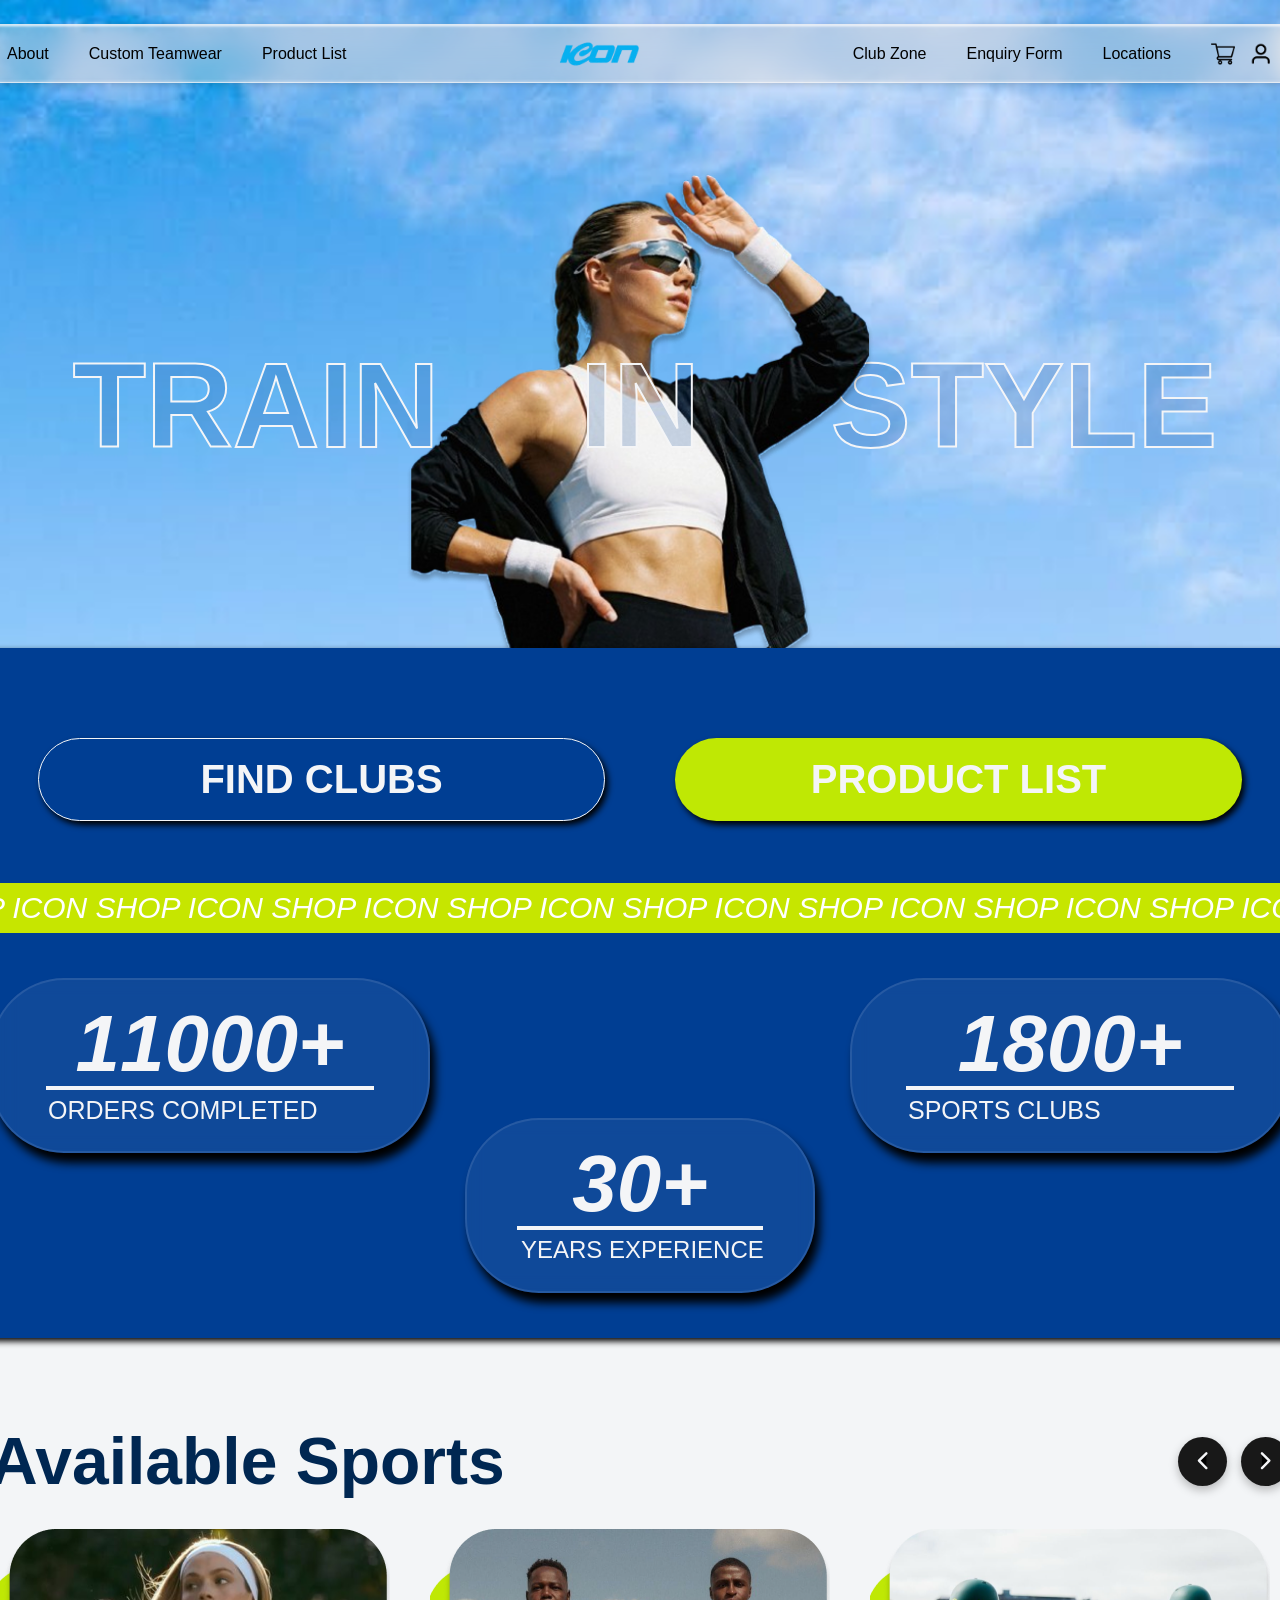
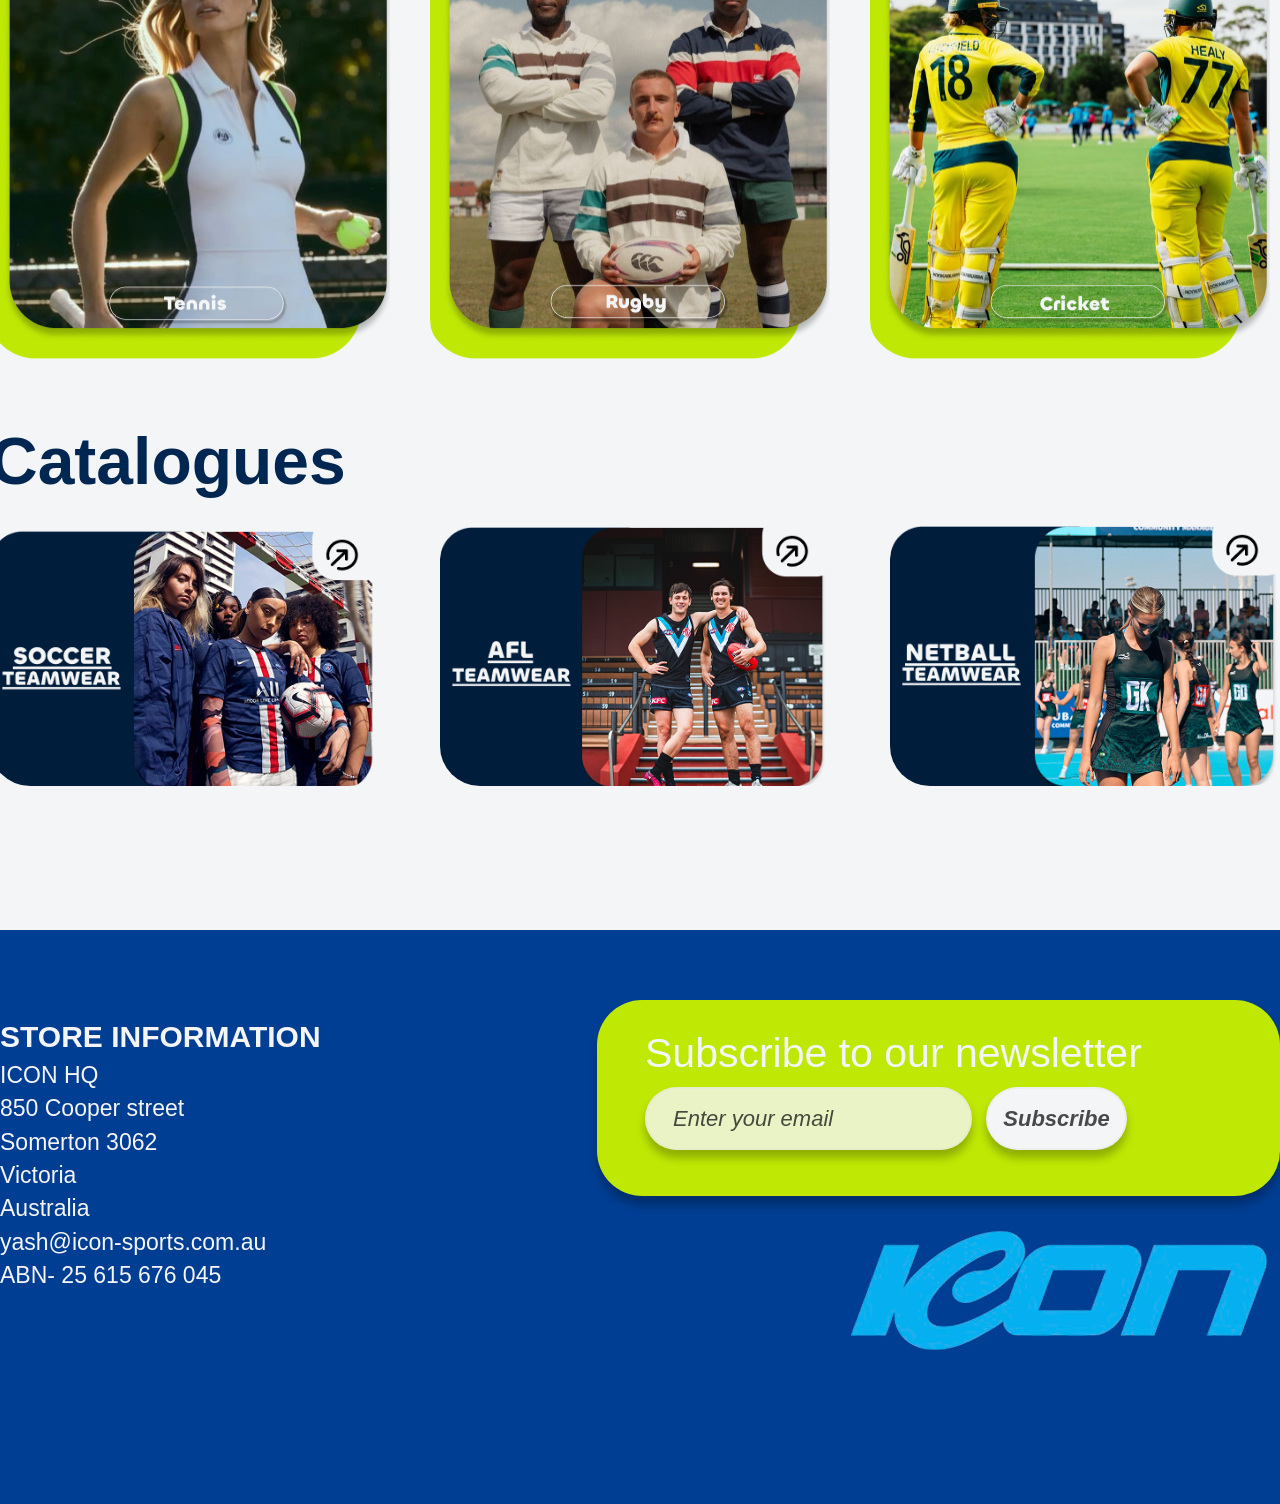
==== index.html @ cc825335 "productt page finish" ====
<!DOCTYPE html>
<html lang="en">
<head>
  <meta charset="UTF-8">
  <meta name="viewport" content="width=device-width, initial-scale=1.0">
  <title>ICON SPORTSWEAR</title>

  <!-- CSS -->
  <link rel="stylesheet" href="style.css">

  <!-- Fonts -->
  <link rel="stylesheet" href="./fonts/poppins.css">
  <link rel="stylesheet" href="./fonts/chillax.css">
</head>

<body>

<section class="hero">

  <!-- NAVBAR -->
  <nav class="navbar">

    <div class="nav-left">
      <a href="#" class="nav-pill">About</a>
      <a href="#" class="nav-pill">Custom Teamwear</a>
      <a href="product-list.html" class="nav-pill">Product List</a>
    </div>

    <img src="assets/icon-logo.png" alt="ICON logo" class="nav-logo">

    <div class="nav-right">
      <a href="#" class="nav-pill">Club Zone</a>
      <a href="#" class="nav-pill">Enquiry Form</a>
      <a href="#" class="nav-pill">Locations</a>

      <div class="icon-group">
        <img src="assets/shopping-cart.svg" alt="Cart" class="nav-icon">
        <img src="assets/profile.png" alt="Profile" class="nav-icon">
      </div>
    </div>

  </nav>

  <!-- CTA TEXT -->
  <h1 class="hero-text hero-train">TRAIN</h1>
  <h1 class="hero-text hero-in">IN</h1>
  <h1 class="hero-text hero-style">STYLE</h1>

  <!-- GIRL -->
  <img src="assets/girl-hero.png" class="girl-hero">

</section>

  <!-- BLUE BOX -->
  <div class="blue-box">

    <div class="cta-buttons">
        <button class="btn-outline">FIND CLUBS</button>
        <button class="btn-solid">PRODUCT LIST</button>
    </div>

    <div class="green-strip">
      <p>
        SHOP ICON SHOP ICON SHOP ICON SHOP ICON SHOP ICON
        SHOP ICON SHOP ICON SHOP ICON SHOP ICON SHOP ICON
        SHOP ICON SHOP ICON SHOP ICON SHOP ICON SHOP ICON
      </p>
    </div>

    <!-- NUMBER BOX -->
    <div class="number-section">

      <div class="number-box left-card">
        <h2>11000+</h2>
        <div class="number-line"></div>
        <p>ORDERS COMPLETED</p>
      </div>

      <div class="number-box center-card">
        <h2>30+</h2>
        <div class="number-line"></div>
        <p>YEARS EXPERIENCE</p>
      </div>

      <div class="number-box right-card">
        <h2>1800+</h2>
        <div class="number-line"></div>
        <p>SPORTS CLUBS</p>
      </div>

    </div>

<section class="sports-section">

  <div class="sports-header">

  <h2 class="sports-title">Available Sports</h2>

  <div class="sports-arrows">
    <button class="arrow-btn">
      <svg viewBox="0 0 26 26">
        <path d="M15.9 6.3L9.5 12.7L15.9 19.1"
          stroke="#F4F5F7"
          stroke-width="2.1"
          stroke-linecap="round"
          stroke-linejoin="round"/>
      </svg>
    </button>

    <button class="arrow-btn">
      <svg viewBox="0 0 26 26">
        <path d="M9.5 6.3L15.9 12.7L9.5 19.1"
          stroke="#F4F5F7"
          stroke-width="2.1"
          stroke-linecap="round"
          stroke-linejoin="round"/>
      </svg>
    </button>
  </div>

  </div>

  <div class="sports-cards">

    <div class="sport-card">
      <img src="assets/tennis.png" alt="Tennis">
    </div>

    <div class="sport-card">
      <img src="assets/rugby.png" alt="Rugby">
    </div>

    <div class="sport-card">
      <img src="assets/cricket.png" alt="Cricket">
    </div>

  </div>

</section>

<section class="catalogue-section">

  <h2 class="catalogue-title">Catalogues</h2>

  <div class="catalogue-cards">

    <div class="catalogue-card">
      <img src="assets/soccer-teamwear.png" alt="Soccer Teamwear">
    </div>

    <div class="catalogue-card">
      <img src="assets/afl-teamwear.png" alt="AFL Teamwear">
    </div>

    <div class="catalogue-card">
      <img src="assets/netball-teamwear.png" alt="Netball Teamwear">
    </div>

  </div>

</section>

<footer class="footer">

  <div class="store-info">
    <h3>STORE INFORMATION</h3>
    <p>
      ICON HQ<br>
      850 Cooper street<br>
      Somerton 3062<br>
      Victoria<br>
      Australia<br>
      yash@icon-sports.com.au<br>
      ABN- 25 615 676 045
    </p>
  </div>

  <div class="newsletter">
    <h3>Subscribe to our newsletter</h3>

    <form class="newsletter-form">
      <input type="email" placeholder="Enter your email">
      <button type="submit">Subscribe</button>
    </form>
  </div>

  <img src="assets/icon-logo.png" alt="ICON logo" class="footer-logo">

</footer>

</body>
</html>
---- style.css ----
* {
  margin: 0;
  padding: 0;
  box-sizing: border-box;
}

body {
  font-family: 'Poppins', sans-serif;
  background-color: #F3F5F7;
}

/* HERO */
.hero {
  position: relative;
  height: 800px;

  background-image: url("assets/sky.png");
  background-size: cover;
  background-position: center;
}

/* NAVBAR */
.navbar {
  position: absolute;
  top: 24px;
  left: 50%;
  transform: translateX(-50%);

  display: flex;
  align-items: center;
  justify-content: space-between;

  width: 1340px;
  height: 59px;

  padding: 0 36px;

  background: rgba(217, 217, 217, 0.45);

  border: 1.429px solid rgba(244, 245, 247, 0.75);

  box-shadow:
    inset 0 1.5px 2px rgba(255, 255, 255, 0.7),
    inset 0 -1.5px 2px rgba(244, 245, 247, 0.25),
    0 2px 6px rgba(0, 0, 0, 0.15);

  border-radius: 142.857px;

  backdrop-filter: blur(12px);
  -webkit-backdrop-filter: blur(12px);

  z-index: 10;
}

/* NAV GROUPS */
.nav-left,
.nav-right {
  display: flex;
  align-items: center;
  gap: 40px;
}

/* LOGO */
.nav-logo {
  width: 95px;
  height: auto;
}

.icon-group {
  display: flex;
  align-items: center;
  gap: 14px;
}

.nav-icon {
  width: 24px;
  height: 24px;
}

/* NAV ITEMS */
.nav-pill {
  font-size: 16px;
  text-decoration: none;
  color: black;
  white-space: nowrap;
}

/* GIRL */
.girl-hero {
  position: absolute;
  top: 55%;
  left: 50%;
  transform: translate(-50%, -50%);
  height: 620px;
  z-index: 2;
}

/* TEXT */
.hero-text {
  position: absolute;
  transform: translateX(-50%);

  font-family: 'Chillax', sans-serif;
  font-weight: 700;
  font-size: 120px;

  color: rgba(0, 62, 147, 0.19);
  -webkit-text-stroke: 2px #F4F5F7;

  white-space: nowrap;
}

/* TEXT POSITIONS */
.hero-train {
  top: 42%;
  left: 20%;
  z-index: 1;
}

.hero-in {
  top: 42%;
  left: 50%;
  z-index: 4;
}

.hero-style {
  top: 42%;
  left: 80%;
  z-index: 1;
}

/* BLUE BOX */
.blue-box {
  position: absolute;
  left: 50%;
  transform: translateX(-50%);

  top: 72%;

  width: 1440px;
  height: 690px;

  background: #003E93;

  border-radius: 48px;

  box-shadow: 0 3.162px 6.324px rgba(0, 0, 0, 1);

  z-index: 3;
}

/* CTA BUTTONS */
.cta-buttons {
  display: flex;
  justify-content: center;
  gap: 70px;

  position: absolute;
  top: 90px;
  left: 50%;

  transform: translateX(-50%);

  z-index: 4;
}

/* SHARED BUTTON STYLE */
.btn-outline,
.btn-solid {
  width: 567px;
  height: 83px;

  border-radius: 48.947px;

  font-family: 'Chillax', sans-serif;
  font-size: 40px;
  font-weight: 700;

  color: #F4F5F7;

  white-space: nowrap;
  text-align: center;

  cursor: pointer;

  box-shadow: 3px 4px 6px rgba(0, 0, 0, 1);
}

/* LEFT BUTTON */
.btn-outline {
  border: 1.632px solid #F4F5F7;

  background: transparent;
}

/* RIGHT BUTTON */
.btn-solid {
  border: none;

  background: #BFE804;
}

/* GREEN STRIP */
.green-strip {
  position: absolute;
  top: 235px;  

  width: 100%;
  height: 50px;

  background-color: #C6E600;

  display: flex;
  align-items: center;

  overflow: hidden;
}

.green-strip p {
  font-size: 30px;
  font-style: italic;
  color: white;

  white-space: nowrap;

  animation: scrollText 12s linear infinite;
}

@keyframes scrollText {
  0% { transform: translateX(0); }
  100% { transform: translateX(-50%); }
}

/* NUMBER SECTION */

.number-section {
  display: flex;
  justify-content: space-between;
  align-items: flex-start;

  margin-top: 330px;

  padding: 0 70px;
}

.number-box {
  width: 440px;
  height: 175px;

  padding: 24px 36px;

  border-radius: 74px;

  border: 2.4px solid rgba(244, 245, 247, 0.1);

  background: rgba(255, 255, 255, 0.06);
  backdrop-filter: blur(8px);

  box-shadow: 5px 10px 10px rgba(0, 0, 0, 1);

  color: #F4F5F7;

}

.center-card {
  width: 350px;
  height: 175px;

  margin-top: 140px;
}

.number-box h2 {
  font-family: 'Poppins', sans-serif;

  font-size: 80px;
  font-style: italic;
  font-weight: 700;

  line-height: 1;

  color: #F4F5F7;

  text-align: center;
  width: 100%;
}

.center-card h2 {
  font-size: 80px;
}

.number-line {
  width: 90%;
  height: 4px;

  background-color: #F4F5F7;

  margin: 2px auto 6px;
}

.number-box p {
  font-family: 'Poppins', sans-serif;

  font-size: 25px;
  font-weight: 400;

  color: #F4F5F7;
  padding-left: 20px;

}

.center-card p {
  font-size: 24px;
  text-align: left;
  padding-left: 18px;
}

/* SPORTS SECTION */
.sports-section {
  padding: 130px 70px 140px;
}

.sports-header {
  display: flex;
  justify-content: space-between;
  align-items: center;

  margin-bottom: 30px;
}

.sports-title {
  font-family: 'Poppins', sans-serif;
  font-size: 66px;
  font-weight: 700;
  color: #002752;
}

.sports-arrows {
  display: flex;
  gap: 14px;
}

.arrow-btn {
  width: 49px;
  height: 49px;

  border-radius: 50%;
  border: none;

  background: rgba(0, 0, 0, 0.9);
  color: #F4F5F7;

  font-size: 34px;
  line-height: 1;

  display: flex;
  align-items: center;
  justify-content: center;

  cursor: pointer;

  box-shadow: 0 4px 10px rgba(0, 0, 0, 0.25);
}

.arrow-btn svg {
  width: 30px;
  height: 30px;
}

.sports-cards {
  display: flex;
  gap: 40px;
}

.sport-card img {
  width: 400px;
  height: 430px;

  object-fit: cover;

  border-radius: 40px;
}

/* CATALOGUE SECTION */
.catalogue-section {
  margin-top: -80px;
  padding: 0px 70px 140px;
}

.catalogue-title {
  font-family: 'Poppins', sans-serif;

  font-size: 66px;
  font-weight: 700;

  color: #002752;

  margin-bottom: 20px;
}

.catalogue-cards {
  display: flex;
  gap: 50px;
}

.catalogue-card img {
  width:400px;
  height: 267px;

  object-fit: cover;

  border-radius: 40px;
}

/* FOOTER SECTION*/
.footer {
  position: relative;

  width: 100%;
  min-height: 574px;

  background: #003E93;

  border-radius: 70px 70px 0 0;

  padding: 90px 80px;

  color: #F4F5F7;

  box-shadow: 0 14px 14px rgba(0, 0, 0, 0.25);
}

/* STORE INFO */
.store-info h3 {
  font-size: 30px;
  font-weight: 700;

  margin-bottom: 5px;
}

.store-info p {
  font-size: 23px;
  line-height: 1.45;
}

/* GREEN NEWSLETTER BOX */
.newsletter {
  position: absolute;
  top: 70px;
  right: 80px;

  width: 683px;
  height: 196px;

  background: #BFE804;
  border-radius: 45px;

  padding: 30px 48px;

  box-shadow: 0 9px 9px rgba(0, 0, 0, 0.25);
}

.newsletter h3 {
  font-family: 'Poppins', sans-serif;
  font-size: 41px;
  font-weight: 400;
  color: #F4F5F7;

  white-space: nowrap;
  margin-bottom: 10px;
}

/* FORM */
.newsletter-form {
  display: flex;
  align-items: center;
  gap: 14px;
}

/* EMAIL INPUT */
.newsletter-form input {
  width: 327px;
  height: 63px;

  border-radius: 42px;
  border: 2px solid rgba(219, 214, 214, 0.24);
  background: rgba(244, 245, 247, 0.8);
  box-shadow: 0 8px 8px rgba(0, 0, 0, 0.25);

  padding: 0 26px;

  font-size: 22px;
  font-style: italic;
  color: rgba(0, 0, 0, 0.7);
}

.newsletter-form input::placeholder {
  color: rgba(0, 0, 0, 0.7);
}

/* SUBSCRIBE BUTTON */
.newsletter-form button {
  width: 141px;
  height: 63px;

  border-radius: 42px;
  border: 2px solid rgba(219, 214, 214, 0.24);
  background: #F4F5F7;
  box-shadow: 0 8px 8px rgba(0, 0, 0, 0.25);

  font-size: 22px;
  font-weight: 700;
  font-style: italic;
  color: rgba(0, 0, 0, 0.7);

  cursor: pointer;
}

/* ICON LOGO */
.footer-logo {
  position: absolute;

  right: 50px;
  bottom: 140px;

  width: 500px;
}

/* ===================== */
/* PRODUCT LIST PAGE */
/* ===================== */


.product-list-page {
  background-color: #F3F5F7;
}

.product-navbar {
  position: relative;
  top: 20px;
  margin: 0 auto;
  left: auto;
  transform: none;
}

.product-main {
  padding: 70px 45px 0;
}

.breadcrumb {
  font-family: 'Poppins', sans-serif;
  font-size: 35px;
  font-weight: 400;
  color: rgba(128, 128, 128, 0.7);

  margin-bottom: 5px;
}

.all-products-title {
  font-family: 'Poppins', sans-serif;
  font-size: 60px;
  font-weight: 700;
  color: #002752;
}

/* PRODUCT FILTER BOX */

.product-filter-box {
  width: 1044px;
  height: 322px;

  margin: 20px auto 70px;

  background: #003E93;
  border-radius: 45px;

  padding: 38px 79px;

  box-shadow: 4px 8px 8px rgba(0, 0, 0, 0.25);
}

.search-bar {
  width: 886px;
  height: 65px;

  border-radius: 184px;
  border: 1.8px solid #F4F5F7;

  background: rgba(217, 217, 217, 0.01);

  box-shadow:
    0 0 2px rgba(0, 0, 0, 0.2),
    2px 2px 3px rgba(255, 255, 255, 0.75) inset,
    0 -7px 5px rgba(255, 255, 255, 0.35) inset,
    -2px -4px 3px rgba(0, 0, 0, 0.2) inset;

  display: flex;
  align-items: center;

  padding: 0 28px;

  margin: 0 auto;
}

.search-bar img {
  width: 27px;
  height: 24px;

  opacity: 0.7;

  margin-right: 14px;
}

.search-bar input {
  flex: 1;

  border: none;
  outline: none;
  background: transparent;

  font-family: 'Poppins', sans-serif;
  font-size: 24px;
  font-style: italic;
  font-weight: 400;

  color: #F3F5F7;
}

.search-bar input::placeholder {
  color: rgba(243, 245, 247, 0.7);
}

.category-icons {
  display: flex;
  justify-content: center;
  gap: 36px;

  margin-top: 38px;
}

.category-item {
  display: flex;
  flex-direction: column;
  align-items: center;
}

.category-item img {
  width: 93px;
  height: auto;
}

/* PRODUCTS SECTION */

.products-section {
  width: 1320px;

  margin-left: 50px;
}

.products-topbar {
  width: 1310px;

  margin: 70px auto 40px;

  display: flex;
  justify-content: space-between;
  align-items: center;
}

.items-count {
  color: #000;

  font-family: Poppins;
  font-size: 30px;
  font-weight: 400;
}

.sort-by {
  display: flex;
  align-items: center;
  gap: 8px;

  color: #000;

  font-family: Poppins;
  font-size: 30px;
  font-weight: 400;
}

.sort-arrow {
  width: 28px;
  height: 28px;
}

/* PRODUCT GRID */

.products-grid {
  width: 1310px;
  margin: 0 auto;
  display: grid;
  grid-template-columns: repeat(4, 1fr);

  gap: 42px;
}

.product-card img {
  width: 300px;
  height: 360px;

  object-fit: cover;

  border-radius: 27px;
}

.product-card h3 {
  margin-top: 18px;

  font-family: 'Poppins', sans-serif;
  font-size: 28px;
  font-weight: 400;

  color: #000;
}

.product-card span {
  display: block;

  margin-top: 2px;

  font-family: 'Chillax', sans-serif;
  font-size: 21px;
  font-weight: 400;

  color: #000;
}

/* PAGINATION BUTTONS */

/* PAGINATION */

.product-pagination {
  display: flex;
  justify-content: flex-end;

  margin-top: 60px;
  margin-bottom: 80px;

  padding-right: 50px;
}

.page-btn {
  width: 100px;
  height: 52px;

  border: none;

  background: #BFE804;

  color: rgba(255, 255, 255, 0.85);

  font-family: 'Poppins', sans-serif;
  font-size: 24px;
  font-weight: 400;

  cursor: pointer;
}

/* LEFT BUTTON */
.page-btn.prev {
  border-radius: 10px 0 0 10px;

  border-right: 2px solid rgba(255,255,255,0.25);
}

/* RIGHT BUTTON */
.page-btn.next {
  border-radius: 0 10px 10px 0;
}

/* NOTES: */
/* spacing di navbar ubah lg */
/* icon di navbar kyknya gedein lg deh */
---- fonts/poppins.css ----
/**
* @license
*
* Font Family: Poppins
* Designed by: Jonny Pinhorn, Indian Type Foundry
* URL: https://www.fontshare.com/fonts/poppins
* © 2026 Indian Type Foundry
*
* Poppins Thin 
* Poppins ThinItalic 
* Poppins ExtraLight 
* Poppins ExtraLightItalic 
* Poppins Light 
* Poppins LightItalic 
* Poppins Regular 
* Poppins Italic 
* Poppins Medium 
* Poppins MediumItalic 
* Poppins SemiBold 
* Poppins SemiBoldItalic 
* Poppins Bold 
* Poppins BoldItalic 
* Poppins ExtraBold 
* Poppins ExtraBoldItalic 
* Poppins Black 
* Poppins BlackItalic 
* Poppins Variable (Variable font)
* Poppins VariableItalic (Variable font)

*
*/
@font-face {
  font-family: 'Poppins-Thin';
  src: url('../fonts/Poppins-Thin.woff2') format('woff2'),
       url('../fonts/Poppins-Thin.woff') format('woff'),
       url('../fonts/Poppins-Thin.ttf') format('truetype');
  font-weight: 100;
  font-display: swap;
  font-style: normal;
}
@font-face {
  font-family: 'Poppins-ThinItalic';
  src: url('../fonts/Poppins-ThinItalic.woff2') format('woff2'),
       url('../fonts/Poppins-ThinItalic.woff') format('woff'),
       url('../fonts/Poppins-ThinItalic.ttf') format('truetype');
  font-weight: 100;
  font-display: swap;
  font-style: italic;
}
@font-face {
  font-family: 'Poppins-ExtraLight';
  src: url('../fonts/Poppins-ExtraLight.woff2') format('woff2'),
       url('../fonts/Poppins-ExtraLight.woff') format('woff'),
       url('../fonts/Poppins-ExtraLight.ttf') format('truetype');
  font-weight: 200;
  font-display: swap;
  font-style: normal;
}
@font-face {
  font-family: 'Poppins-ExtraLightItalic';
  src: url('../fonts/Poppins-ExtraLightItalic.woff2') format('woff2'),
       url('../fonts/Poppins-ExtraLightItalic.woff') format('woff'),
       url('../fonts/Poppins-ExtraLightItalic.ttf') format('truetype');
  font-weight: 200;
  font-display: swap;
  font-style: italic;
}
@font-face {
  font-family: 'Poppins-Light';
  src: url('../fonts/Poppins-Light.woff2') format('woff2'),
       url('../fonts/Poppins-Light.woff') format('woff'),
       url('../fonts/Poppins-Light.ttf') format('truetype');
  font-weight: 300;
  font-display: swap;
  font-style: normal;
}
@font-face {
  font-family: 'Poppins-LightItalic';
  src: url('../fonts/Poppins-LightItalic.woff2') format('woff2'),
       url('../fonts/Poppins-LightItalic.woff') format('woff'),
       url('../fonts/Poppins-LightItalic.ttf') format('truetype');
  font-weight: 300;
  font-display: swap;
  font-style: italic;
}
@font-face {
  font-family: 'Poppins-Regular';
  src: url('../fonts/Poppins-Regular.woff2') format('woff2'),
       url('../fonts/Poppins-Regular.woff') format('woff'),
       url('../fonts/Poppins-Regular.ttf') format('truetype');
  font-weight: 400;
  font-display: swap;
  font-style: normal;
}
@font-face {
  font-family: 'Poppins-Italic';
  src: url('../fonts/Poppins-Italic.woff2') format('woff2'),
       url('../fonts/Poppins-Italic.woff') format('woff'),
       url('../fonts/Poppins-Italic.ttf') format('truetype');
  font-weight: 400;
  font-display: swap;
  font-style: italic;
}
@font-face {
  font-family: 'Poppins-Medium';
  src: url('../fonts/Poppins-Medium.woff2') format('woff2'),
       url('../fonts/Poppins-Medium.woff') format('woff'),
       url('../fonts/Poppins-Medium.ttf') format('truetype');
  font-weight: 500;
  font-display: swap;
  font-style: normal;
}
@font-face {
  font-family: 'Poppins-MediumItalic';
  src: url('../fonts/Poppins-MediumItalic.woff2') format('woff2'),
       url('../fonts/Poppins-MediumItalic.woff') format('woff'),
       url('../fonts/Poppins-MediumItalic.ttf') format('truetype');
  font-weight: 500;
  font-display: swap;
  font-style: italic;
}
@font-face {
  font-family: 'Poppins-SemiBold';
  src: url('../fonts/Poppins-SemiBold.woff2') format('woff2'),
       url('../fonts/Poppins-SemiBold.woff') format('woff'),
       url('../fonts/Poppins-SemiBold.ttf') format('truetype');
  font-weight: 600;
  font-display: swap;
  font-style: normal;
}
@font-face {
  font-family: 'Poppins-SemiBoldItalic';
  src: url('../fonts/Poppins-SemiBoldItalic.woff2') format('woff2'),
       url('../fonts/Poppins-SemiBoldItalic.woff') format('woff'),
       url('../fonts/Poppins-SemiBoldItalic.ttf') format('truetype');
  font-weight: 600;
  font-display: swap;
  font-style: italic;
}
@font-face {
  font-family: 'Poppins-Bold';
  src: url('../fonts/Poppins-Bold.woff2') format('woff2'),
       url('../fonts/Poppins-Bold.woff') format('woff'),
       url('../fonts/Poppins-Bold.ttf') format('truetype');
  font-weight: 700;
  font-display: swap;
  font-style: normal;
}
@font-face {
  font-family: 'Poppins-BoldItalic';
  src: url('../fonts/Poppins-BoldItalic.woff2') format('woff2'),
       url('../fonts/Poppins-BoldItalic.woff') format('woff'),
       url('../fonts/Poppins-BoldItalic.ttf') format('truetype');
  font-weight: 700;
  font-display: swap;
  font-style: italic;
}
@font-face {
  font-family: 'Poppins-ExtraBold';
  src: url('../fonts/Poppins-ExtraBold.woff2') format('woff2'),
       url('../fonts/Poppins-ExtraBold.woff') format('woff'),
       url('../fonts/Poppins-ExtraBold.ttf') format('truetype');
  font-weight: 800;
  font-display: swap;
  font-style: normal;
}
@font-face {
  font-family: 'Poppins-ExtraBoldItalic';
  src: url('../fonts/Poppins-ExtraBoldItalic.woff2') format('woff2'),
       url('../fonts/Poppins-ExtraBoldItalic.woff') format('woff'),
       url('../fonts/Poppins-ExtraBoldItalic.ttf') format('truetype');
  font-weight: 800;
  font-display: swap;
  font-style: italic;
}
@font-face {
  font-family: 'Poppins-Black';
  src: url('../fonts/Poppins-Black.woff2') format('woff2'),
       url('../fonts/Poppins-Black.woff') format('woff'),
       url('../fonts/Poppins-Black.ttf') format('truetype');
  font-weight: 900;
  font-display: swap;
  font-style: normal;
}
@font-face {
  font-family: 'Poppins-BlackItalic';
  src: url('../fonts/Poppins-BlackItalic.woff2') format('woff2'),
       url('../fonts/Poppins-BlackItalic.woff') format('woff'),
       url('../fonts/Poppins-BlackItalic.ttf') format('truetype');
  font-weight: 900;
  font-display: swap;
  font-style: italic;
}
/**
* This is a variable font
* You can control variable axes as shown below:
* font-variation-settings: wght 100.0;
*
* available axes:
'wght' (range from 100.0 to 900.0
*/
@font-face {
  font-family: 'Poppins-Variable';
  src: url('../fonts/Poppins-Variable.woff2') format('woff2'),
       url('../fonts/Poppins-Variable.woff') format('woff'),
       url('../fonts/Poppins-Variable.ttf') format('truetype');
  font-weight: 100 900;
  font-display: swap;
  font-style: normal;
}
/**
* This is a variable font
* You can control variable axes as shown below:
* font-variation-settings: wght 100.0;
*
* available axes:
'wght' (range from 100.0 to 900.0
*/
@font-face {
  font-family: 'Poppins-VariableItalic';
  src: url('../fonts/Poppins-VariableItalic.woff2') format('woff2'),
       url('../fonts/Poppins-VariableItalic.woff') format('woff'),
       url('../fonts/Poppins-VariableItalic.ttf') format('truetype');
  font-weight: 100 900;
  font-display: swap;
  font-style: italic;
}
---- fonts/chillax.css ----
/**
* @license
*
* Font Family: Chillax
* Designed by: Manushi Parikh
* URL: https://www.fontshare.com/fonts/chillax
* © 2026 Indian Type Foundry
*
* Chillax Extralight 
* Chillax Light 
* Chillax Regular 
* Chillax Medium 
* Chillax Semibold 
* Chillax Bold 
* Chillax Variable (Variable font)

*
*/
@font-face {
  font-family: 'Chillax-Extralight';
  src: url('../fonts/Chillax-Extralight.woff2') format('woff2'),
       url('../fonts/Chillax-Extralight.woff') format('woff'),
       url('../fonts/Chillax-Extralight.ttf') format('truetype');
  font-weight: 200;
  font-display: swap;
  font-style: normal;
}
@font-face {
  font-family: 'Chillax-Light';
  src: url('../fonts/Chillax-Light.woff2') format('woff2'),
       url('../fonts/Chillax-Light.woff') format('woff'),
       url('../fonts/Chillax-Light.ttf') format('truetype');
  font-weight: 300;
  font-display: swap;
  font-style: normal;
}
@font-face {
  font-family: 'Chillax-Regular';
  src: url('../fonts/Chillax-Regular.woff2') format('woff2'),
       url('../fonts/Chillax-Regular.woff') format('woff'),
       url('../fonts/Chillax-Regular.ttf') format('truetype');
  font-weight: 400;
  font-display: swap;
  font-style: normal;
}
@font-face {
  font-family: 'Chillax-Medium';
  src: url('../fonts/Chillax-Medium.woff2') format('woff2'),
       url('../fonts/Chillax-Medium.woff') format('woff'),
       url('../fonts/Chillax-Medium.ttf') format('truetype');
  font-weight: 500;
  font-display: swap;
  font-style: normal;
}
@font-face {
  font-family: 'Chillax-Semibold';
  src: url('../fonts/Chillax-Semibold.woff2') format('woff2'),
       url('../fonts/Chillax-Semibold.woff') format('woff'),
       url('../fonts/Chillax-Semibold.ttf') format('truetype');
  font-weight: 600;
  font-display: swap;
  font-style: normal;
}
@font-face {
  font-family: 'Chillax-Bold';
  src: url('../fonts/Chillax-Bold.woff2') format('woff2'),
       url('../fonts/Chillax-Bold.woff') format('woff'),
       url('../fonts/Chillax-Bold.ttf') format('truetype');
  font-weight: 700;
  font-display: swap;
  font-style: normal;
}
/**
* This is a variable font
* You can control variable axes as shown below:
* font-variation-settings: wght 700.0;
*
* available axes:
'wght' (range from 200.0 to 700.0
*/
@font-face {
  font-family: 'Chillax-Variable';
  src: url('../fonts/Chillax-Variable.woff2') format('woff2'),
       url('../fonts/Chillax-Variable.woff') format('woff'),
       url('../fonts/Chillax-Variable.ttf') format('truetype');
  font-weight: 200 700;
  font-display: swap;
  font-style: normal;
}
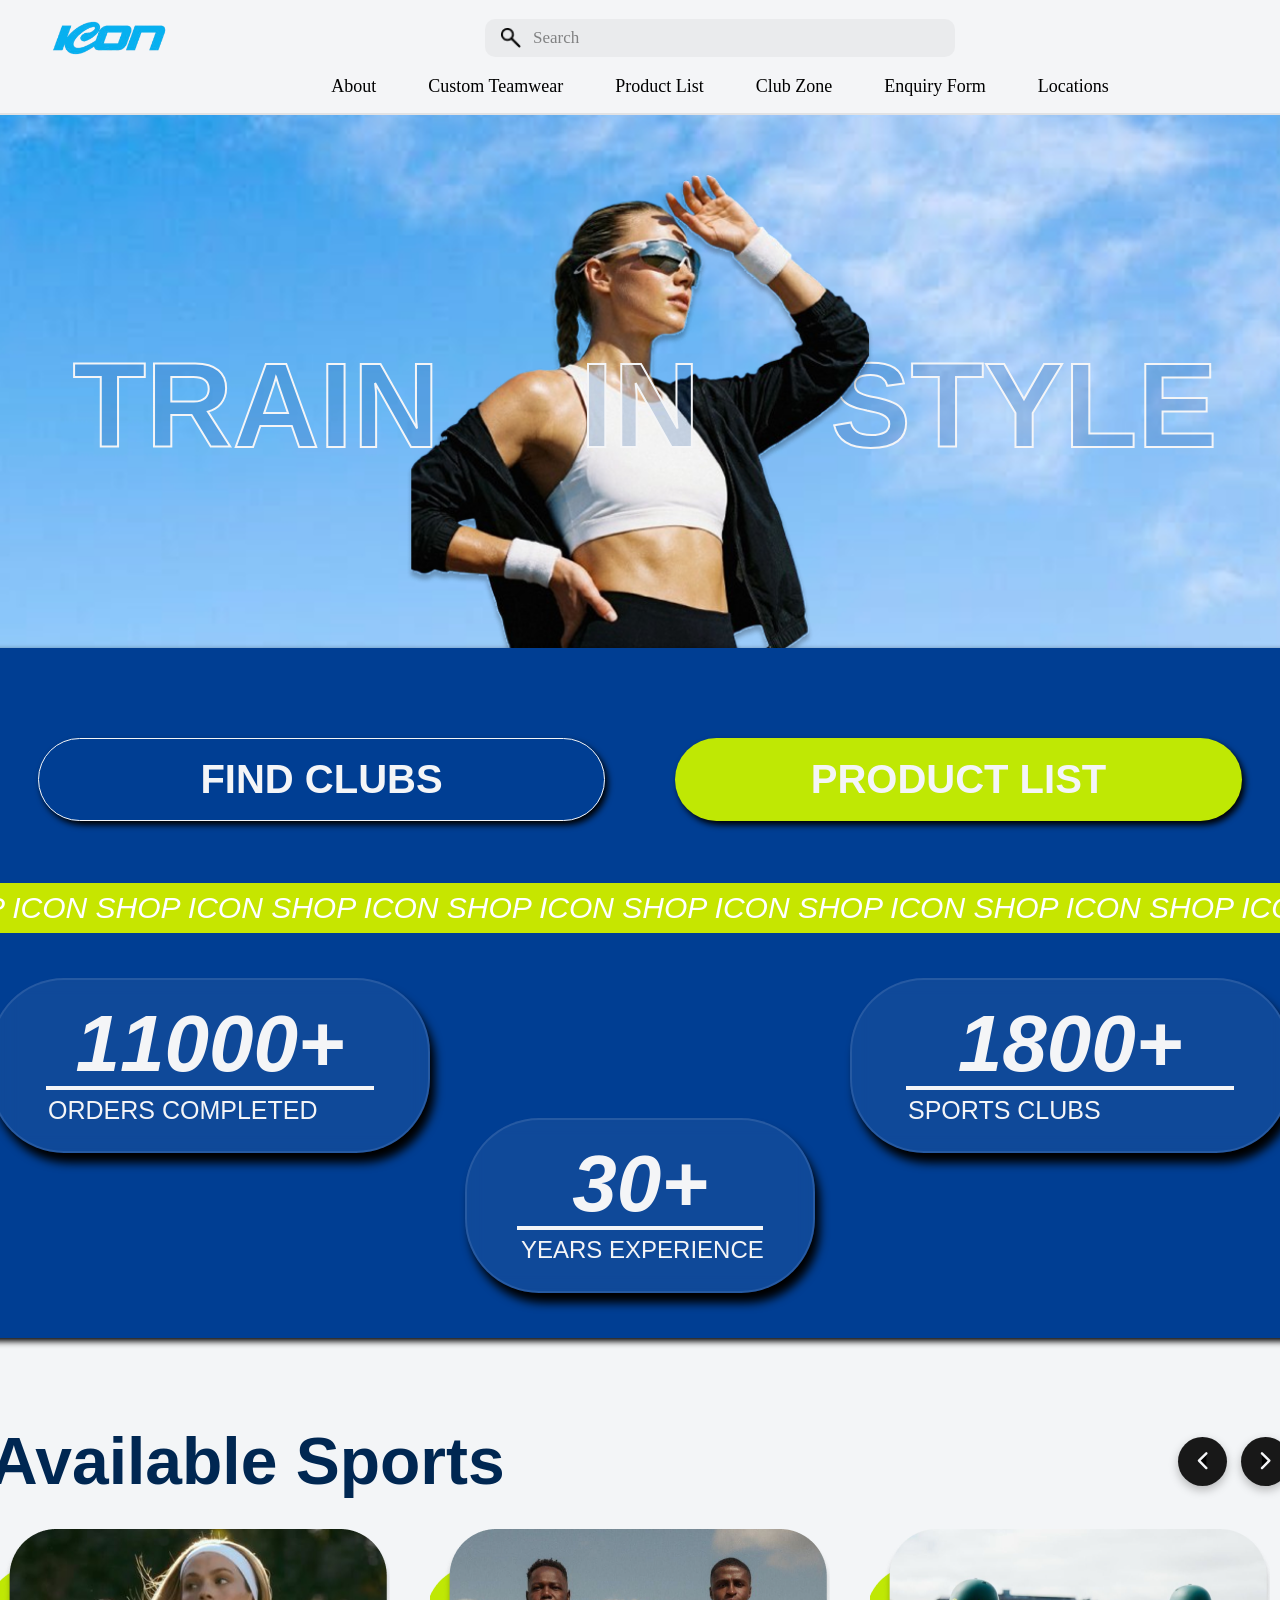
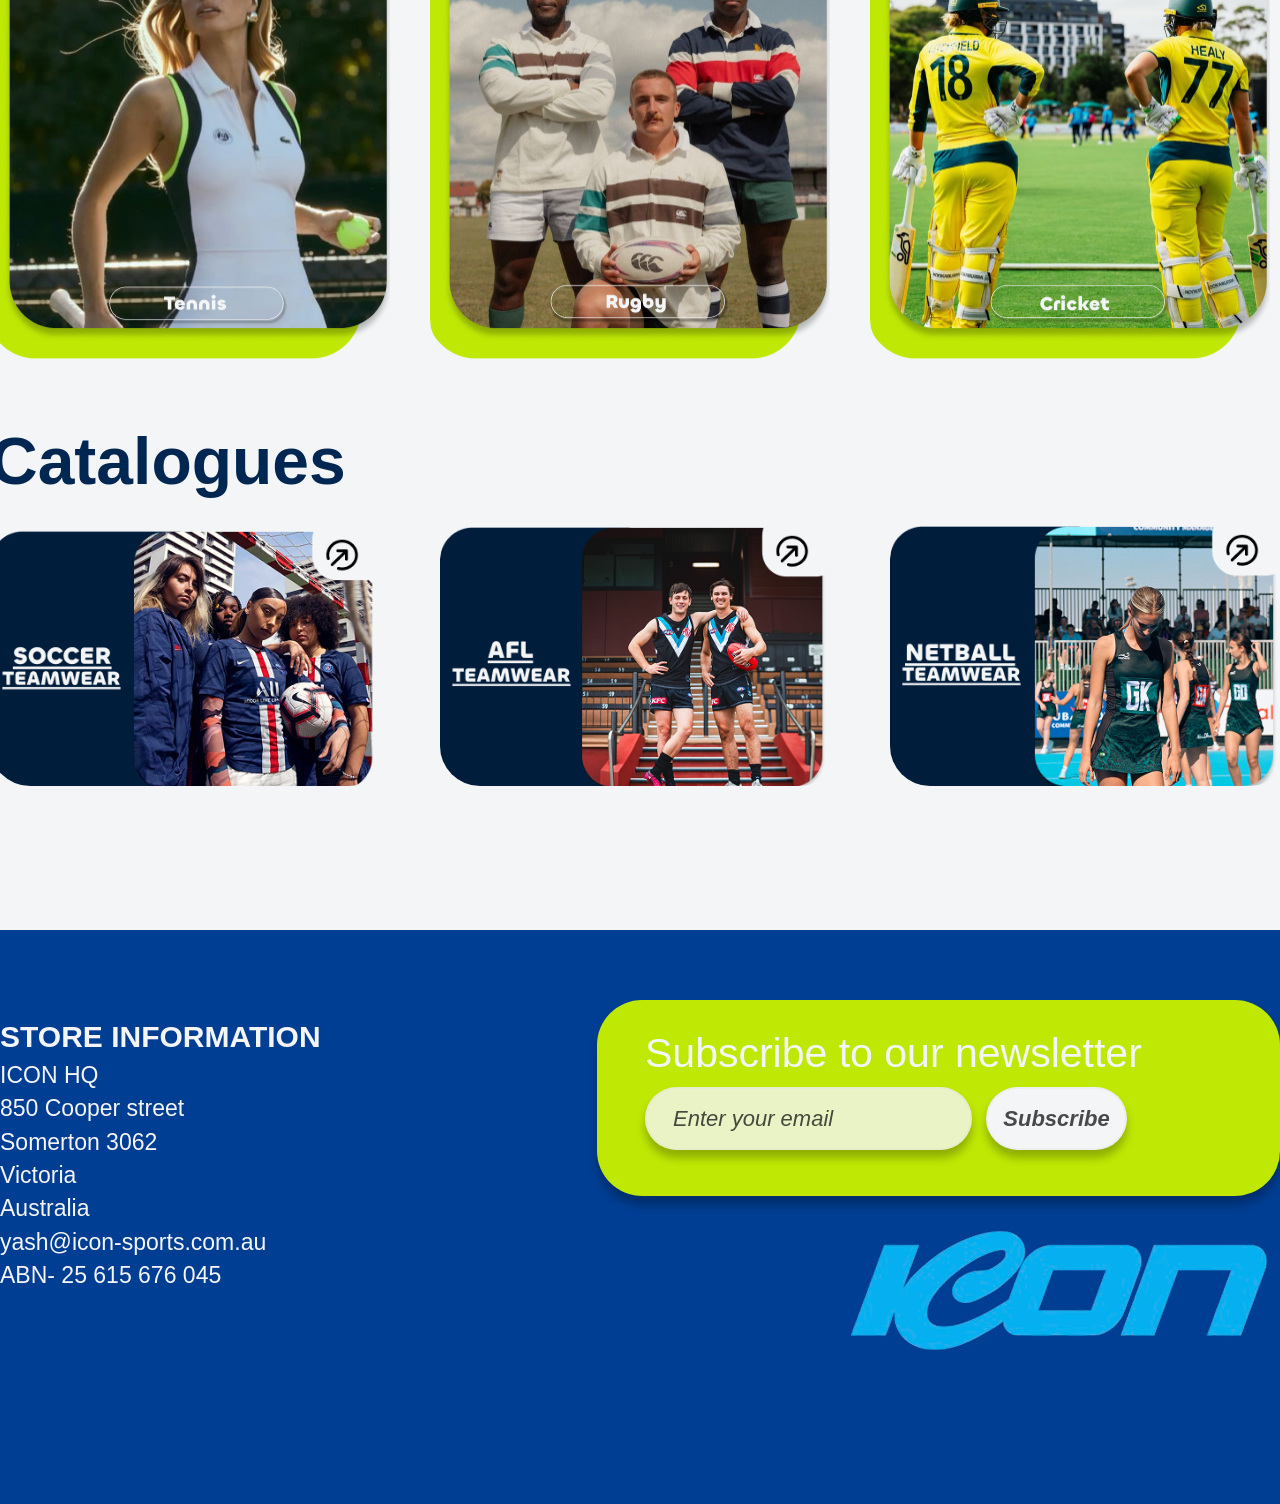
==== commit 0b21cd90: "seperate navbar file + redesign" ====
--- a/index.html
+++ b/index.html
@@ -6,7 +6,9 @@
   <title>ICON SPORTSWEAR</title>
 
   <!-- CSS -->
-  <link rel="stylesheet" href="style.css">
+  <link rel="stylesheet" href="css/style.css">
+  <link rel="stylesheet" href="css/navbar.css">
+
 
   <!-- Fonts -->
   <link rel="stylesheet" href="./fonts/poppins.css">
@@ -17,30 +19,59 @@
 
 <section class="hero">
 
-  <!-- NAVBAR -->
-  <nav class="navbar">
-
-    <div class="nav-left">
-      <a href="#" class="nav-pill">About</a>
-      <a href="#" class="nav-pill">Custom Teamwear</a>
-      <a href="product-list.html" class="nav-pill">Product List</a>
-    </div>
-
-    <img src="assets/icon-logo.png" alt="ICON logo" class="nav-logo">
-
-    <div class="nav-right">
-      <a href="#" class="nav-pill">Club Zone</a>
-      <a href="#" class="nav-pill">Enquiry Form</a>
-      <a href="#" class="nav-pill">Locations</a>
-
-      <div class="icon-group">
-        <img src="assets/shopping-cart.svg" alt="Cart" class="nav-icon">
-        <img src="assets/profile.png" alt="Profile" class="nav-icon">
-      </div>
-    </div>
-
-  </nav>
-
+<nav class="shop-navbar">
+
+  <div class="navbar-top">
+
+    <!-- LOGO -->
+    <a href="index.html" class="logo-link">
+      <img src="assets/icon-logo.png" alt="ICON logo" class="shop-logo">
+    </a>
+
+    <!-- SEARCH -->
+    <div class="nav-search">
+      <img src="assets/search.png" alt="Search icon">
+
+      <input type="text" placeholder="Search">
+    </div>
+
+    <!-- RIGHT ICONS -->
+    <div class="nav-actions">
+
+      <a href="#">
+        <img src="assets/shopping cart.png" alt="Cart">
+      </a>
+
+      <a href="#">
+        <img src="assets/favorites.png" alt="Favorites">
+      </a>
+
+      <a href="#">
+        <img src="assets/profile.png" alt="Profile">
+      </a>
+
+    </div>
+
+  </div>
+
+  <!-- BOTTOM NAV -->
+  <div class="navbar-tabs">
+
+    <a href="index.html">About</a>
+
+    <a href="#">Custom Teamwear</a>
+
+    <a href="product-list.html">Product List</a>
+
+    <a href="#">Club Zone</a>
+
+    <a href="#">Enquiry Form</a>
+
+    <a href="#">Locations</a>
+
+  </div>
+
+</nav>
   <!-- CTA TEXT -->
   <h1 class="hero-text hero-train">TRAIN</h1>
   <h1 class="hero-text hero-in">IN</h1>
--- a/css/style.css
+++ b/css/style.css
@@ -0,0 +1,1071 @@
+* {
+  margin: 0;
+  padding: 0;
+  box-sizing: border-box;
+}
+
+body {
+  font-family: 'Poppins', sans-serif;
+  background-color: #F3F5F7;
+}
+
+/* HERO */
+.hero {
+  position: relative;
+  height: 800px;
+
+  background-image: url("../assets/sky.png");
+  background-size: cover;
+  background-position: center;
+}
+
+/* GIRL */
+.girl-hero {
+  position: absolute;
+  top: 55%;
+  left: 50%;
+  transform: translate(-50%, -50%);
+  height: 620px;
+  z-index: 2;
+}
+
+/* TEXT */
+.hero-text {
+  position: absolute;
+  transform: translateX(-50%);
+
+  font-family: 'Chillax', sans-serif;
+  font-weight: 700;
+  font-size: 120px;
+
+  color: rgba(0, 62, 147, 0.19);
+  -webkit-text-stroke: 2px #F4F5F7;
+
+  white-space: nowrap;
+}
+
+/* TEXT POSITIONS */
+.hero-train {
+  top: 42%;
+  left: 20%;
+  z-index: 1;
+}
+
+.hero-in {
+  top: 42%;
+  left: 50%;
+  z-index: 4;
+}
+
+.hero-style {
+  top: 42%;
+  left: 80%;
+  z-index: 1;
+}
+
+/* BLUE BOX */
+.blue-box {
+  position: absolute;
+  left: 50%;
+  transform: translateX(-50%);
+
+  top: 72%;
+
+  width: 1440px;
+  height: 690px;
+
+  background: #003E93;
+
+  border-radius: 48px;
+
+  box-shadow: 0 3.162px 6.324px rgba(0, 0, 0, 1);
+
+  z-index: 3;
+}
+
+/* CTA BUTTONS */
+.cta-buttons {
+  display: flex;
+  justify-content: center;
+  gap: 70px;
+
+  position: absolute;
+  top: 90px;
+  left: 50%;
+
+  transform: translateX(-50%);
+
+  z-index: 4;
+}
+
+/* SHARED BUTTON STYLE */
+.btn-outline,
+.btn-solid {
+  width: 567px;
+  height: 83px;
+
+  border-radius: 48.947px;
+
+  font-family: 'Chillax', sans-serif;
+  font-size: 40px;
+  font-weight: 700;
+
+  color: #F4F5F7;
+
+  white-space: nowrap;
+  text-align: center;
+
+  cursor: pointer;
+
+  box-shadow: 3px 4px 6px rgba(0, 0, 0, 1);
+}
+
+/* LEFT BUTTON */
+.btn-outline {
+  border: 1.632px solid #F4F5F7;
+
+  background: transparent;
+}
+
+/* RIGHT BUTTON */
+.btn-solid {
+  border: none;
+
+  background: #BFE804;
+}
+
+/* GREEN STRIP */
+.green-strip {
+  position: absolute;
+  top: 235px;  
+
+  width: 100%;
+  height: 50px;
+
+  background-color: #C6E600;
+
+  display: flex;
+  align-items: center;
+
+  overflow: hidden;
+}
+
+.green-strip p {
+  font-size: 30px;
+  font-style: italic;
+  color: white;
+
+  white-space: nowrap;
+
+  animation: scrollText 12s linear infinite;
+}
+
+@keyframes scrollText {
+  0% { transform: translateX(0); }
+  100% { transform: translateX(-50%); }
+}
+
+/* NUMBER SECTION */
+
+.number-section {
+  display: flex;
+  justify-content: space-between;
+  align-items: flex-start;
+
+  margin-top: 330px;
+
+  padding: 0 70px;
+}
+
+.number-box {
+  width: 440px;
+  height: 175px;
+
+  padding: 24px 36px;
+
+  border-radius: 74px;
+
+  border: 2.4px solid rgba(244, 245, 247, 0.1);
+
+  background: rgba(255, 255, 255, 0.06);
+  backdrop-filter: blur(8px);
+
+  box-shadow: 5px 10px 10px rgba(0, 0, 0, 1);
+
+  color: #F4F5F7;
+
+}
+
+.center-card {
+  width: 350px;
+  height: 175px;
+
+  margin-top: 140px;
+}
+
+.number-box h2 {
+  font-family: 'Poppins', sans-serif;
+
+  font-size: 80px;
+  font-style: italic;
+  font-weight: 700;
+
+  line-height: 1;
+
+  color: #F4F5F7;
+
+  text-align: center;
+  width: 100%;
+}
+
+.center-card h2 {
+  font-size: 80px;
+}
+
+.number-line {
+  width: 90%;
+  height: 4px;
+
+  background-color: #F4F5F7;
+
+  margin: 2px auto 6px;
+}
+
+.number-box p {
+  font-family: 'Poppins', sans-serif;
+
+  font-size: 25px;
+  font-weight: 400;
+
+  color: #F4F5F7;
+  padding-left: 20px;
+
+}
+
+.center-card p {
+  font-size: 24px;
+  text-align: left;
+  padding-left: 18px;
+}
+
+/* SPORTS SECTION */
+.sports-section {
+  padding: 130px 70px 140px;
+}
+
+.sports-header {
+  display: flex;
+  justify-content: space-between;
+  align-items: center;
+
+  margin-bottom: 30px;
+}
+
+.sports-title {
+  font-family: 'Poppins', sans-serif;
+  font-size: 66px;
+  font-weight: 700;
+  color: #002752;
+}
+
+.sports-arrows {
+  display: flex;
+  gap: 14px;
+}
+
+.arrow-btn {
+  width: 49px;
+  height: 49px;
+
+  border-radius: 50%;
+  border: none;
+
+  background: rgba(0, 0, 0, 0.9);
+  color: #F4F5F7;
+
+  font-size: 34px;
+  line-height: 1;
+
+  display: flex;
+  align-items: center;
+  justify-content: center;
+
+  cursor: pointer;
+
+  box-shadow: 0 4px 10px rgba(0, 0, 0, 0.25);
+}
+
+.arrow-btn svg {
+  width: 30px;
+  height: 30px;
+}
+
+.sports-cards {
+  display: flex;
+  gap: 40px;
+}
+
+.sport-card img {
+  width: 400px;
+  height: 430px;
+
+  object-fit: cover;
+
+  border-radius: 40px;
+}
+
+/* CATALOGUE SECTION */
+.catalogue-section {
+  margin-top: -80px;
+  padding: 0px 70px 140px;
+}
+
+.catalogue-title {
+  font-family: 'Poppins', sans-serif;
+
+  font-size: 66px;
+  font-weight: 700;
+
+  color: #002752;
+
+  margin-bottom: 20px;
+}
+
+.catalogue-cards {
+  display: flex;
+  gap: 50px;
+}
+
+.catalogue-card img {
+  width:400px;
+  height: 267px;
+
+  object-fit: cover;
+
+  border-radius: 40px;
+}
+
+/* FOOTER SECTION*/
+.footer {
+  position: relative;
+
+  width: 100%;
+  min-height: 574px;
+
+  background: #003E93;
+
+  border-radius: 70px 70px 0 0;
+
+  padding: 90px 80px;
+
+  color: #F4F5F7;
+
+  box-shadow: 0 14px 14px rgba(0, 0, 0, 0.25);
+}
+
+/* STORE INFO */
+.store-info h3 {
+  font-size: 30px;
+  font-weight: 700;
+
+  margin-bottom: 5px;
+}
+
+.store-info p {
+  font-size: 23px;
+  line-height: 1.45;
+}
+
+/* GREEN NEWSLETTER BOX */
+.newsletter {
+  position: absolute;
+  top: 70px;
+  right: 80px;
+
+  width: 683px;
+  height: 196px;
+
+  background: #BFE804;
+  border-radius: 45px;
+
+  padding: 30px 48px;
+
+  box-shadow: 0 9px 9px rgba(0, 0, 0, 0.25);
+}
+
+.newsletter h3 {
+  font-family: 'Poppins', sans-serif;
+  font-size: 41px;
+  font-weight: 400;
+  color: #F4F5F7;
+
+  white-space: nowrap;
+  margin-bottom: 10px;
+}
+
+/* FORM */
+.newsletter-form {
+  display: flex;
+  align-items: center;
+  gap: 14px;
+}
+
+/* EMAIL INPUT */
+.newsletter-form input {
+  width: 327px;
+  height: 63px;
+
+  border-radius: 42px;
+  border: 2px solid rgba(219, 214, 214, 0.24);
+  background: rgba(244, 245, 247, 0.8);
+  box-shadow: 0 8px 8px rgba(0, 0, 0, 0.25);
+
+  padding: 0 26px;
+
+  font-size: 22px;
+  font-style: italic;
+  color: rgba(0, 0, 0, 0.7);
+}
+
+.newsletter-form input::placeholder {
+  color: rgba(0, 0, 0, 0.7);
+}
+
+/* SUBSCRIBE BUTTON */
+.newsletter-form button {
+  width: 141px;
+  height: 63px;
+
+  border-radius: 42px;
+  border: 2px solid rgba(219, 214, 214, 0.24);
+  background: #F4F5F7;
+  box-shadow: 0 8px 8px rgba(0, 0, 0, 0.25);
+
+  font-size: 22px;
+  font-weight: 700;
+  font-style: italic;
+  color: rgba(0, 0, 0, 0.7);
+
+  cursor: pointer;
+}
+
+/* ICON LOGO */
+.footer-logo {
+  position: absolute;
+
+  right: 50px;
+  bottom: 140px;
+
+  width: 500px;
+}
+
+/* ===================== */
+/* PRODUCT LIST PAGE */
+/* ===================== */
+
+
+.product-list-page {
+  background-color: #F3F5F7;
+}
+
+.product-navbar {
+  position: relative;
+  top: 20px;
+  margin: 0 auto;
+  left: auto;
+  transform: none;
+}
+
+.product-main {
+  padding: 45px 50px 0px;
+  background: #F4F5F7;
+}
+
+.breadcrumb {
+  font-family: Poppins;
+  font-size: 17px;
+  color: #000;
+  text-decoration: underline;
+  margin: 0;
+  line-height: 1;
+}
+
+.all-products-title {
+  color: #121A3D;
+  font-family: Poppins;
+  font-size: 70px;
+  font-weight: 700;
+  margin-top: 0;
+  margin-bottom: 0;
+}
+
+.category-bar {
+  width: 100%;
+  height: 74px;
+  background: #003E93;
+
+  display: flex;
+  align-items: center;
+  justify-content: center;
+  gap: 75px;
+}
+
+.category-bar button {
+  border: none;
+  border-radius: 18px;
+  background: #BFE804;
+
+  padding: 5px 24px;
+
+  color: #F4F5F7;
+  font-family: Poppins;
+  font-size: 25.919px;
+  font-weight: 700;
+
+  box-shadow: 2px 5px 4px rgba(0, 0, 0, 0.25);
+  cursor: pointer;
+}
+
+.products-section {
+  background: #F4F5F7;
+  padding-bottom: 70px;
+}
+
+.products-topbar {
+  height: 74px;
+
+  display: flex;
+  align-items: center;
+  justify-content: space-between;
+
+  padding: 0 45px;
+}
+
+.items-count {
+  font-family: Poppins;
+  font-size: 24px;
+  margin: 0;
+}
+
+.sort-by {
+  width: 150px;
+  height: 45px;
+
+  border: 1px solid #000;
+  border-radius: 10px;
+
+  display: flex;
+  align-items: center;
+  justify-content: center;
+  gap: 8px;
+
+  font-family: Poppins;
+  font-size: 20px;
+  color: #000;
+}
+
+.sort-arrow {
+  width: 22px;
+  height: 22px;
+}
+
+.products-grid {
+  display: grid;
+  grid-template-columns: repeat(4, 338px);
+  justify-content: center;
+
+  column-gap: 18px;
+  row-gap: 34px;
+}
+
+.product-card {
+  text-decoration: none;
+  color: #000;
+}
+
+.product-card img {
+  width: 338px;
+  height: 560px;
+  object-fit: cover;
+  display: block;
+}
+
+.product-card h3 {
+  font-family: Poppins;
+  font-size: 26px;
+  font-weight: 400;
+  margin: 12px 0 0;
+}
+
+.product-card span {
+  font-family: Poppins;
+  font-size: 18px;
+  font-weight: 400;
+}
+
+/* PAGINATION BUTTONS */
+
+/* PAGINATION */
+
+.product-pagination {
+  display: flex;
+  justify-content: flex-end;
+
+  margin-top: 60px;
+  margin-bottom: 80px;
+
+  padding-right: 50px;
+}
+
+.page-btn {
+  width: 100px;
+  height: 52px;
+
+  border: none;
+
+  background: #BFE804;
+
+  color: rgba(255, 255, 255, 0.85);
+
+  font-family: 'Poppins', sans-serif;
+  font-size: 24px;
+  font-weight: 400;
+
+  cursor: pointer;
+}
+
+/* LEFT BUTTON */
+.page-btn.prev {
+  border-radius: 10px 0 0 10px;
+
+  border-right: 2px solid rgba(255,255,255,0.25);
+}
+
+/* RIGHT BUTTON */
+.page-btn.next {
+  border-radius: 0 10px 10px 0;
+}
+
+/* ===================== */
+/* PRODUCT DETAIL PAGE */
+/* ===================== */
+
+.product-detail-section {
+  background: #F3F5F7;
+  padding: 42px 48px 0;
+}
+
+.breadcrumb {
+  font-family: Poppins;
+  font-size: 17px;
+  color: #000;
+  text-decoration: none;
+  margin-bottom: 14px;
+  position: relative;
+  z-index: 2;
+}
+
+.breadcrumb a {
+  color: #000;
+  text-decoration: underline;
+}
+
+.product-detail-layout {
+  display: grid;
+  grid-template-columns: 104.459px 850px 300px;
+  gap: 18px;
+  align-items: start;
+}
+
+/* LEFT THUMBNAILS */
+.thumbnail-column {
+  display: flex;
+  flex-direction: column;
+  gap: 0;
+}
+
+.thumbnail {
+  width: 104.459px;
+  height: 174.42px;
+  object-fit: cover;
+  border: 2px solid transparent;
+  box-sizing: border-box;
+}
+
+.active-thumb {
+  border: 2px solid #000;
+}
+
+/* MAIN IMAGE AREA */
+.main-gallery {
+  position: relative;
+}
+
+.big-image-row {
+  display: flex;
+  gap: 0;
+}
+
+.big-product-image {
+  width: 416.874px;
+  height: 696.073px;
+  object-fit: cover;
+}
+
+/* ARROWS */
+.gallery-arrow {
+  position: absolute;
+  top: 50%;
+  transform: translateY(-50%);
+
+  width: 45px;
+  height: 45px;
+  border-radius: 50%;
+  border: none;
+
+  background: #000;
+  color: #fff;
+  font-size: 28px;
+  cursor: pointer;
+
+  z-index: 5;
+}
+
+.left-arrow {
+  left: 12px;
+}
+
+.right-arrow {
+  right: 12px;
+}
+
+/* PRODUCT INFO */
+.product-info {
+  padding-top: 70px;
+}
+
+.product-info h1 {
+  color: #003E93;
+  font-family: Poppins;
+  font-size: 35px;
+  font-weight: 700;
+  margin: 0 0 5px;
+}
+
+.price {
+  color: #002752;
+  font-family: Poppins;
+  font-size: 20px;
+  font-weight: 400;
+  margin: 0 0 25px;
+}
+
+.size-label {
+  color: #000;
+  font-family: Poppins;
+  font-size: 18px;
+  font-weight: 700;
+  margin-bottom: 8px;
+}
+
+.size-options {
+  display: flex;
+  gap: 12px;
+  margin-bottom: 20px;
+}
+
+.size-options button {
+  border-radius: 5.502px;
+  border: 1.678px solid rgba(0, 0, 0, 0.70);
+
+  background: transparent;
+  color: #000;
+
+  font-family: Poppins;
+  font-size: 20.976px;
+  font-weight: 400;
+
+  padding: 4px 15px;
+  cursor: pointer;
+}
+
+.add-cart-btn,
+.checkout-btn {
+  width: 320px;
+  height: 45px;
+
+  border: none;
+  border-radius: 10px;
+
+  box-shadow: 2.051px 5.129px 4.103px 0 rgba(0, 0, 0, 0.25);
+
+  color: #F4F5F7;
+  font-family: Poppins;
+  font-size: 20px;
+  font-weight: 700;
+
+  cursor: pointer;
+  display: block;
+}
+
+.add-cart-btn {
+  background: #BFE804;
+  margin-top: 25px;
+  margin-bottom: 12px;
+}
+
+.checkout-btn {
+  background: #003E93;
+}
+
+.product-accordion {
+  margin-top: 28px;
+  width: 340px;
+}
+
+.accordion-item {
+  border-bottom: 2.818px solid rgba(0, 0, 0, 0.3);
+}
+
+.accordion-header {
+  width: 100%;
+  padding: 10px 0;
+
+  background: transparent;
+  border: none;
+
+  display: flex;
+  justify-content: space-between;
+  align-items: center;
+
+  color: #000;
+  font-family: Poppins;
+  font-size: 20px;
+  font-weight: 400;
+
+  cursor: pointer;
+}
+
+.accordion-header span {
+  color: rgba(0, 39, 82, 0.60);
+  font-family: Poppins;
+  font-size: 33.268px;
+  font-weight: 400;
+  line-height: 1;
+}
+
+.accordion-content {
+  display: none;
+  padding-bottom: 12px;
+}
+
+.accordion-content p {
+  margin: 0;
+
+  color: #000;
+  font-family: Poppins;
+  font-size: 15px;
+  font-weight: 400;
+}
+
+.related-products-section {
+  margin-top: 10px;
+  padding: 0 60px 90px;
+}
+
+.related-header {
+  display: flex;
+  align-items: center;
+  gap: 18px;
+  margin-bottom: 25px;
+}
+
+.related-header h2 {
+  color: #003E93;
+  font-family: Poppins;
+  font-size: 35px;
+  font-weight: 700;
+  white-space: nowrap;
+}
+
+.line {
+  flex: 1;
+  height: 2px;
+  background: rgba(0, 0, 0, 0.25);
+}
+
+.related-products-grid {
+  display: grid;
+  grid-template-columns: repeat(5, 1fr);
+  gap: 0;
+}
+
+.related-card {
+  overflow: hidden;
+  cursor: pointer;
+}
+
+.related-card img {
+  width: 100%;
+  height: 440px;
+  object-fit: cover;
+  display: block;
+  transition: transform 0.4s ease;
+}
+
+.related-card:hover img {
+  transform: scale(1.03);
+}
+
+.cart-popup {
+  display: none;
+
+  position: fixed;
+  top: 0;
+  right: 0;
+
+  width: 425px;
+  height: 100vh;
+
+  background: #F4F5F7;
+
+  z-index: 9999;
+
+  padding: 28px 26px 40px;
+  box-sizing: border-box;
+
+  overflow-y: auto;
+}
+
+/* CART TITLE */
+.cart-popup h2 {
+  text-align: center;
+
+  color: #000;
+  font-family: Poppins;
+  font-size: 22.522px;
+  font-weight: 400;
+
+  margin-bottom: 40px;
+}
+
+/* CART ITEM */
+.cart-item {
+  display: flex;
+  gap: 22px;
+
+  padding-bottom: 32px;
+  margin-bottom: 32px;
+
+  border-bottom: 2px solid rgba(0, 0, 0, 0.25);
+}
+
+/* PRODUCT IMAGE */
+.cart-item img {
+  width: 161px;
+  height: 258.863px;
+
+  object-fit: cover;
+}
+
+/* RIGHT SIDE INFO */
+.cart-item-info {
+  flex: 1;
+  padding-top: 38px;
+}
+
+/* PRODUCT TITLE */
+.cart-item-info h3 {
+  color: #000;
+  font-family: Poppins;
+  font-size: 27.29px;
+  font-weight: 700;
+
+  margin: 0 0 26px;
+}
+
+/* DETAILS */
+.cart-item-info p {
+  color: #000;
+  font-family: Poppins;
+  font-size: 15.992px;
+  font-weight: 400;
+  line-height: 1.4;
+
+  margin-bottom: 28px;
+}
+
+/* EDIT + PRICE */
+.cart-item-bottom {
+  display: flex;
+  justify-content: space-between;
+  align-items: center;
+}
+
+.cart-item-bottom a,
+.cart-item-bottom span {
+  color: #000;
+  font-family: Poppins;
+  font-size: 15.992px;
+  font-weight: 400;
+}
+
+.cart-item-bottom a {
+  text-decoration: underline;
+}
+
+/* SUBTOTAL */
+.cart-summary {
+  margin-top: 10px;
+}
+
+.subtotal-row {
+  display: flex;
+  justify-content: space-between;
+
+  border-top: 2px solid rgba(0, 0, 0, 0.25);
+
+  padding-top: 14px;
+  margin-bottom: 18px;
+
+  color: #000;
+  font-family: Poppins;
+  font-size: 18px;
+  font-weight: 400;
+}
+
+/* BUTTONS */
+.cart-buttons {
+  display: flex;
+  gap: 10px;
+}
+
+.view-cart-btn,
+.cart-checkout-btn {
+  height: 45px;
+
+  display: flex;
+  justify-content: center;
+  align-items: center;
+
+  border-radius: 10px;
+
+  color: #F4F5F7;
+  text-decoration: none;
+
+  font-family: Poppins;
+  font-size: 18px;
+  font-weight: 700;
+
+  box-shadow: 2.051px 5.129px 4.103px 0 rgba(0, 0, 0, 0.25);
+}
+
+.view-cart-btn {
+  width: 43%;
+  background: #BFE804;
+}
+
+.cart-checkout-btn {
+  width: 57%;
+  background: #003E93;
+}
--- a/css/navbar.css
+++ b/css/navbar.css
@@ -0,0 +1,138 @@
+.shop-navbar {
+  width: 1440px;
+  height: 115px;
+
+  margin: 0 auto;
+
+  background: #F4F5F7;
+  border-radius: 0;
+
+  padding: 0 42px;
+  box-sizing: border-box;
+
+  position: relative;
+
+  display: flex;
+  flex-direction: column;
+  justify-content: center;
+}
+
+.shop-navbar::after {
+  content: "";
+  position: absolute;
+
+  left: 0;
+  bottom: 0;
+
+  width: 100%;
+  height: 2px;
+
+  background: rgba(0, 0, 0, 0.08);
+}
+
+/* TOP ROW */
+.navbar-top {
+  display: grid;
+  grid-template-columns: 1fr 470px 1fr;
+  align-items: center;
+
+  margin-bottom: 18px;
+}
+
+/* LOGO */
+.logo-link {
+  display: flex;
+  align-items: center;
+}
+
+.shop-logo {
+  width: 135px;
+  display: block;
+}
+
+/* SEARCH */
+.nav-search {
+  height: 38px;
+
+  background: rgba(0, 0, 0, 0.04);
+  border-radius: 10px;
+
+  display: flex;
+  align-items: center;
+  gap: 12px;
+
+  padding: 0 16px;
+}
+
+.nav-search img {
+  width: 20px;
+  height: 20px;
+}
+
+.nav-search input {
+  width: 100%;
+
+  border: none;
+  outline: none;
+
+  background: transparent;
+
+  color: #000;
+
+  font-family: Poppins;
+  font-size: 17px;
+  font-weight: 400;
+}
+
+.nav-search input::placeholder {
+  color: rgba(0, 0, 0, 0.45);
+}
+
+/* RIGHT ICONS */
+.nav-actions {
+  display: flex;
+  justify-content: flex-end;
+  align-items: center;
+  gap: 18px;
+}
+
+.nav-actions a {
+  display: flex;
+  align-items: center;
+}
+
+.nav-actions img {
+  width: 25px;
+  height: 25px;
+  object-fit: contain;
+}
+
+.nav-actions a:last-child img {
+  width: 28px;
+  height: 28px;
+  border-radius: 50%;
+}
+
+/* BOTTOM NAV TABS */
+.navbar-tabs {
+  display: flex;
+  justify-content: center;
+  align-items: center;
+
+  gap: 52px;
+}
+
+.navbar-tabs a {
+  color: #000;
+  text-decoration: none;
+
+  font-family: Poppins;
+  font-size: 18px;
+  font-weight: 400;
+
+  transition: opacity 0.2s ease;
+}
+
+.navbar-tabs a:hover {
+  opacity: 0.55;
+}
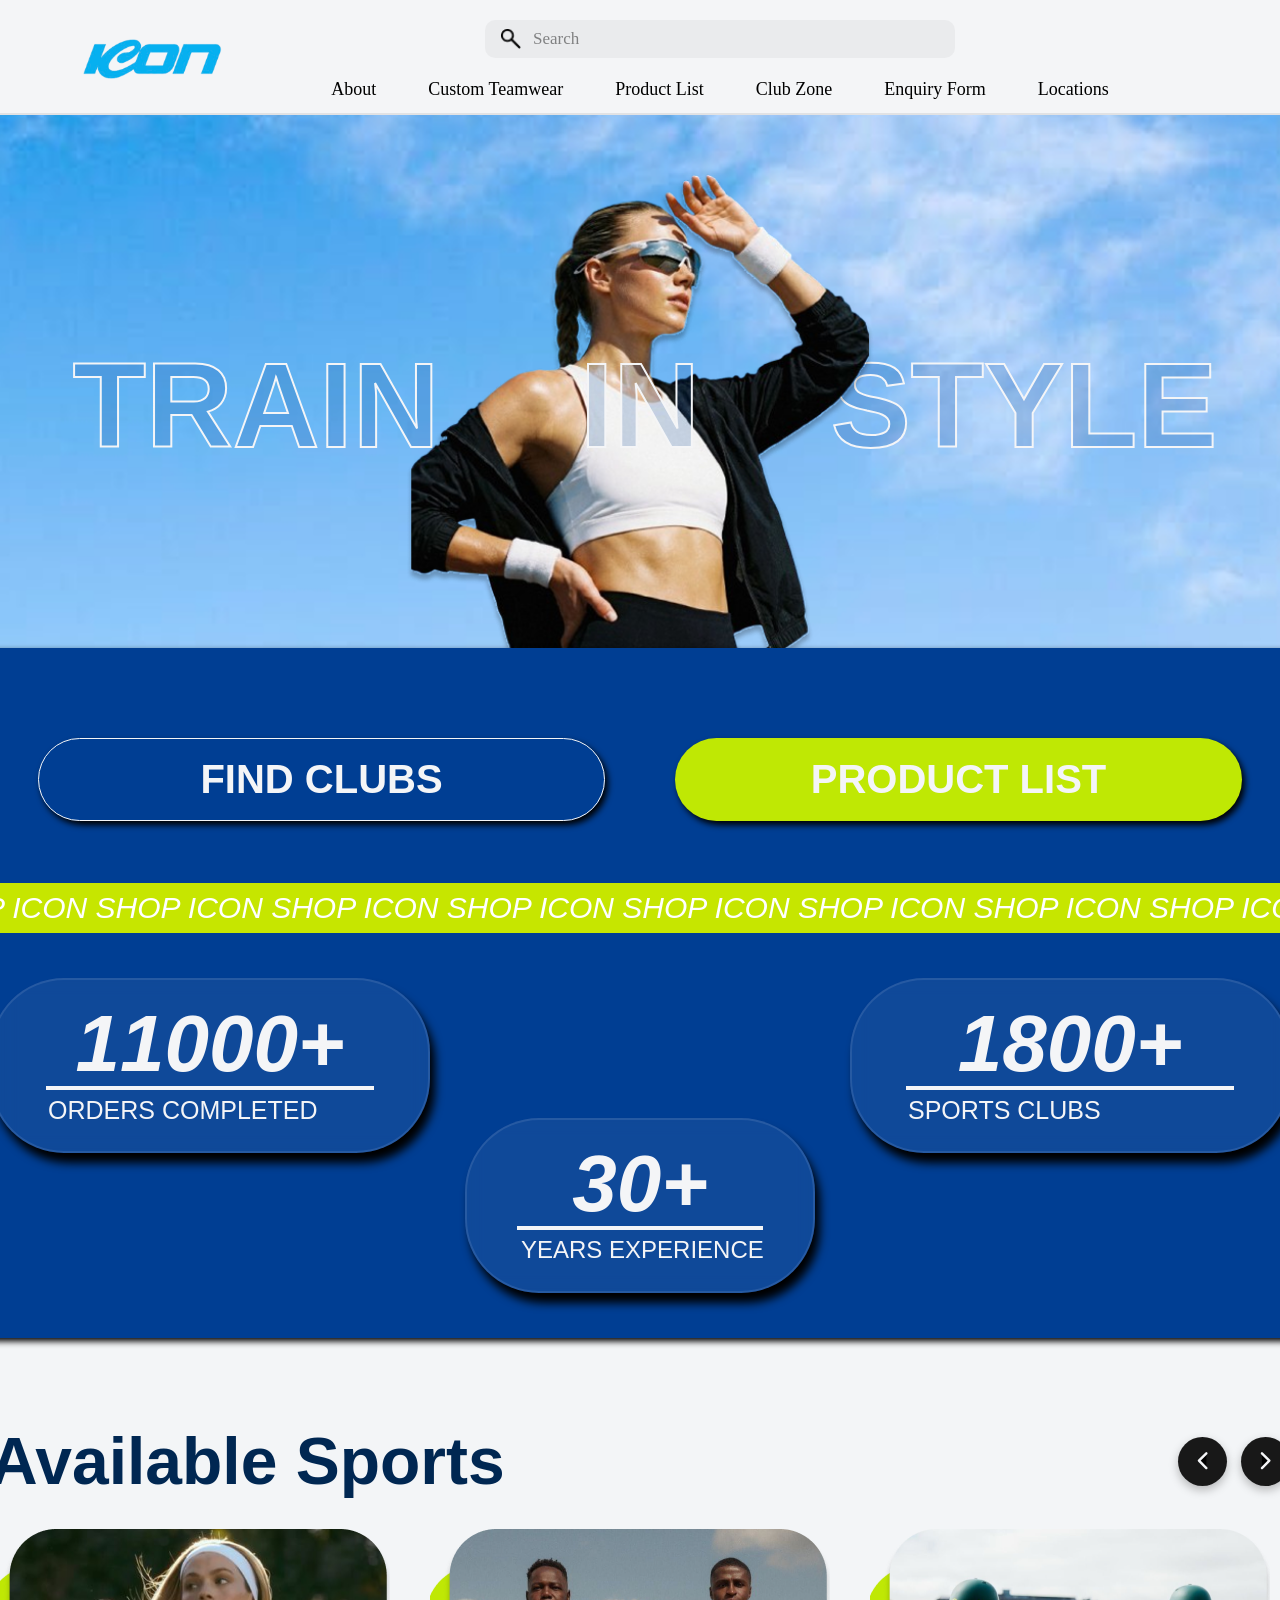
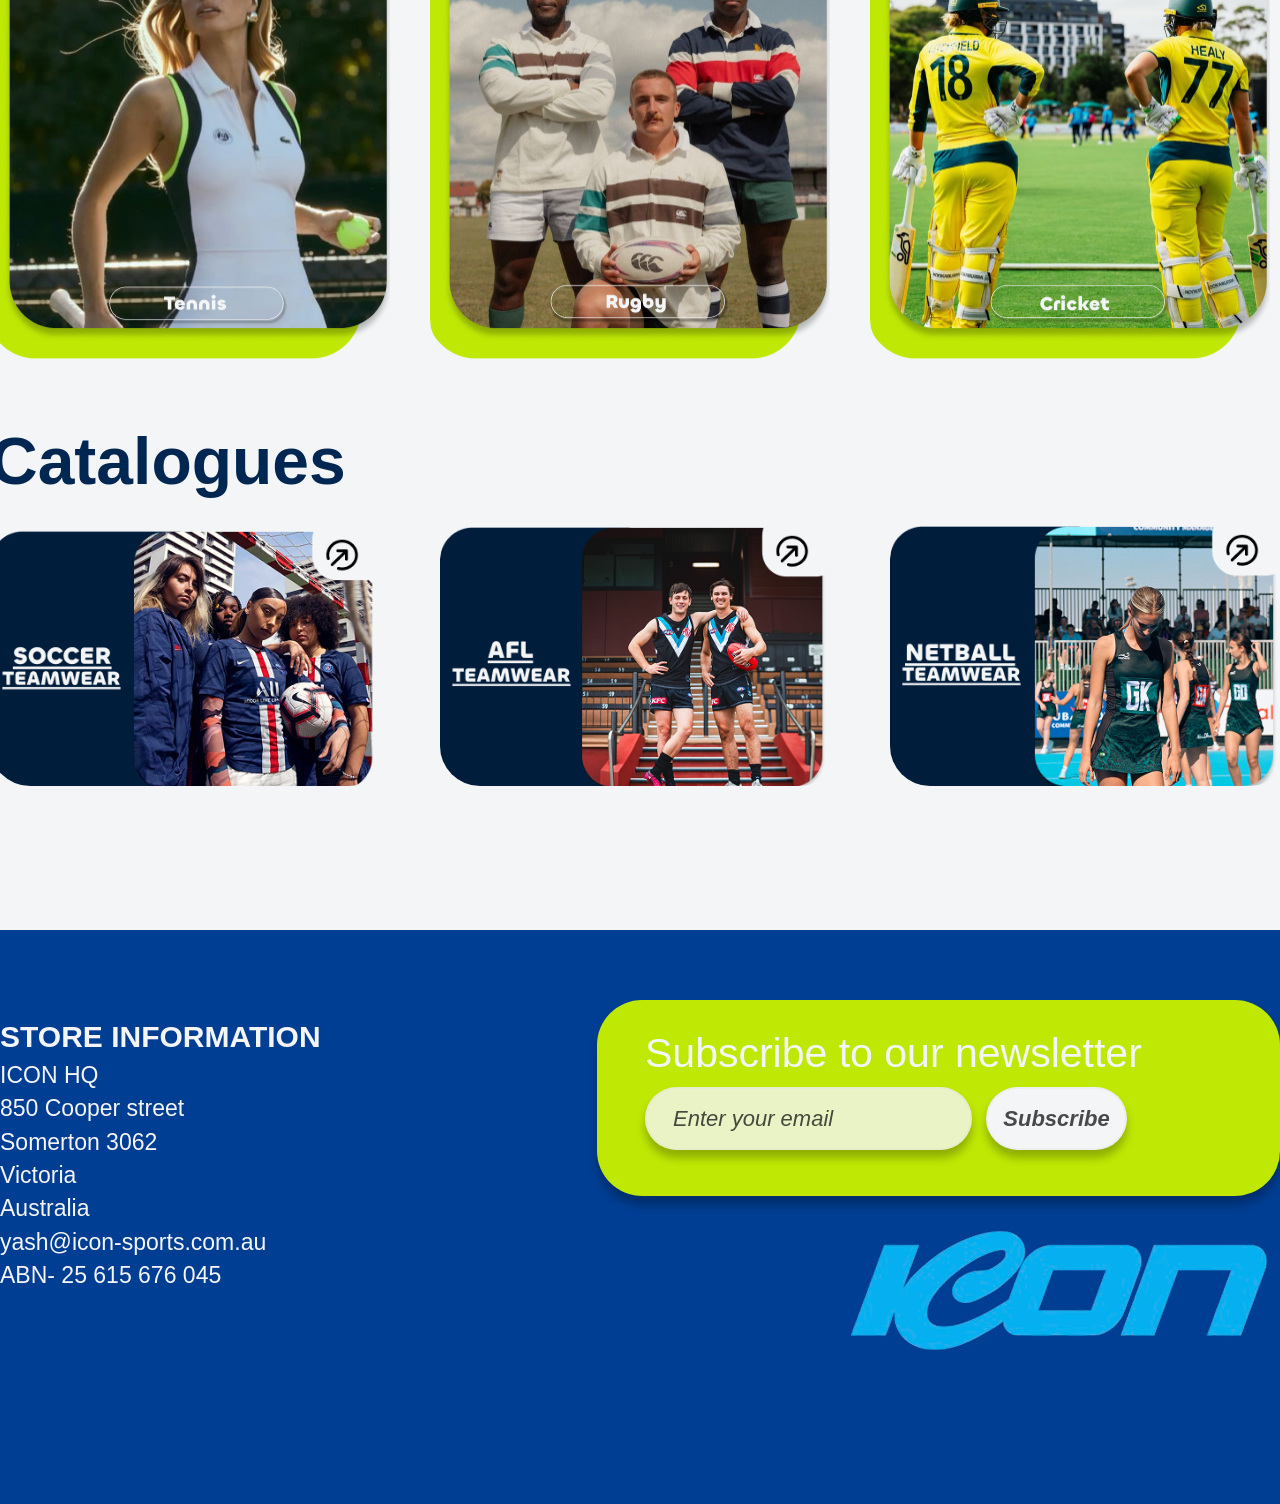
==== commit 2f33330b: "change navbar" ====
--- a/index.html
+++ b/index.html
@@ -41,11 +41,6 @@
       <a href="#">
         <img src="assets/shopping cart.png" alt="Cart">
       </a>
-
-      <a href="#">
-        <img src="assets/favorites.png" alt="Favorites">
-      </a>
-
       <a href="#">
         <img src="assets/profile.png" alt="Profile">
       </a>
--- a/css/style.css
+++ b/css/style.css
@@ -1068,4 +1068,4 @@
 .cart-checkout-btn {
   width: 57%;
   background: #003E93;
-}+}
--- a/css/navbar.css
+++ b/css/navbar.css
@@ -7,7 +7,7 @@
   background: #F4F5F7;
   border-radius: 0;
 
-  padding: 0 42px;
+  padding: 0 60px;
   box-sizing: border-box;
 
   position: relative;
@@ -20,7 +20,6 @@
 .shop-navbar::after {
   content: "";
   position: absolute;
-
   left: 0;
   bottom: 0;
 
@@ -36,22 +35,28 @@
   grid-template-columns: 1fr 470px 1fr;
   align-items: center;
 
-  margin-bottom: 18px;
+  margin-bottom: 16px;
 }
 
 /* LOGO */
 .logo-link {
   display: flex;
   align-items: center;
+
+  margin-left: 10px;
 }
 
 .shop-logo {
-  width: 135px;
+  width: 165px;
   display: block;
+
+  position: relative;
+  top: 20px;
 }
 
 /* SEARCH */
 .nav-search {
+  width: 470px;
   height: 38px;
 
   background: rgba(0, 0, 0, 0.04);
@@ -62,6 +67,7 @@
   gap: 12px;
 
   padding: 0 16px;
+  box-sizing: border-box;
 }
 
 .nav-search img {
@@ -74,7 +80,6 @@
 
   border: none;
   outline: none;
-
   background: transparent;
 
   color: #000;
@@ -93,7 +98,11 @@
   display: flex;
   justify-content: flex-end;
   align-items: center;
-  gap: 18px;
+  gap: 14px;
+
+  margin-right: 5px;
+
+  transform: translateY(50px);
 }
 
 .nav-actions a {
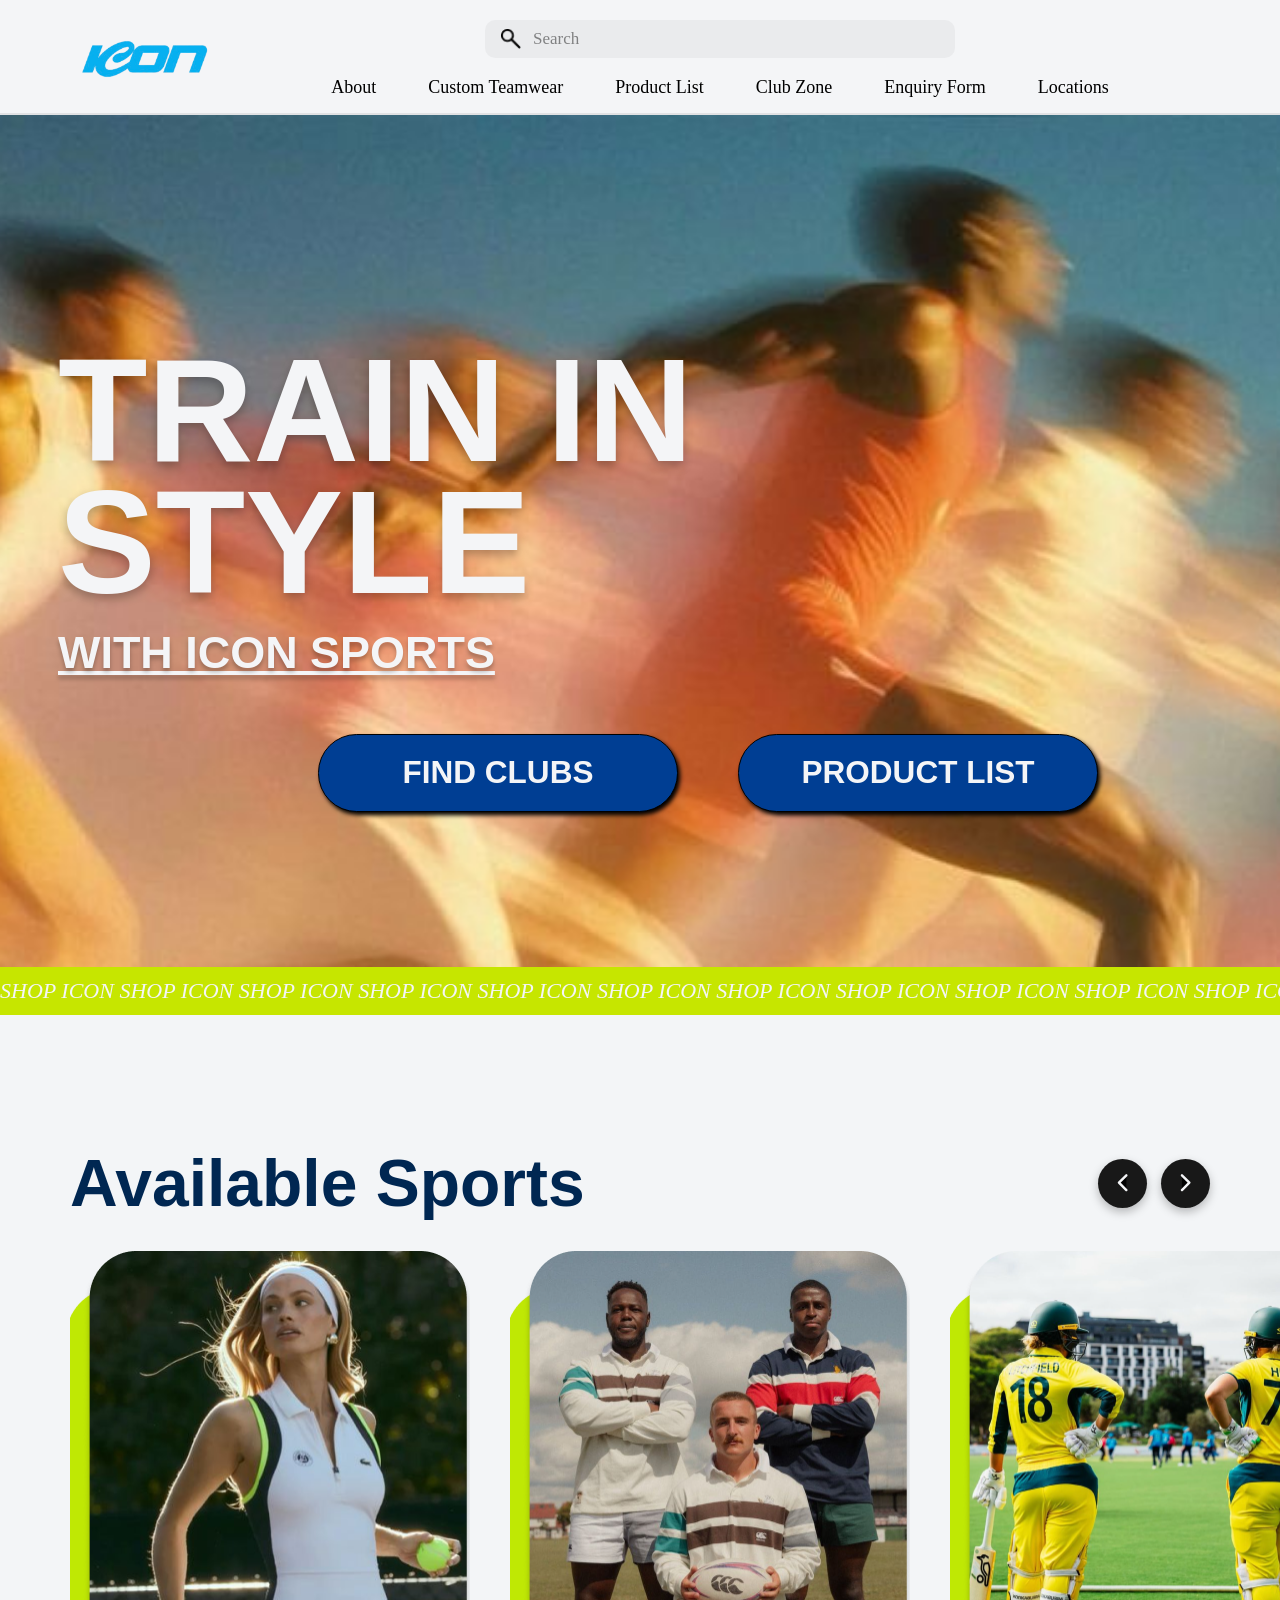
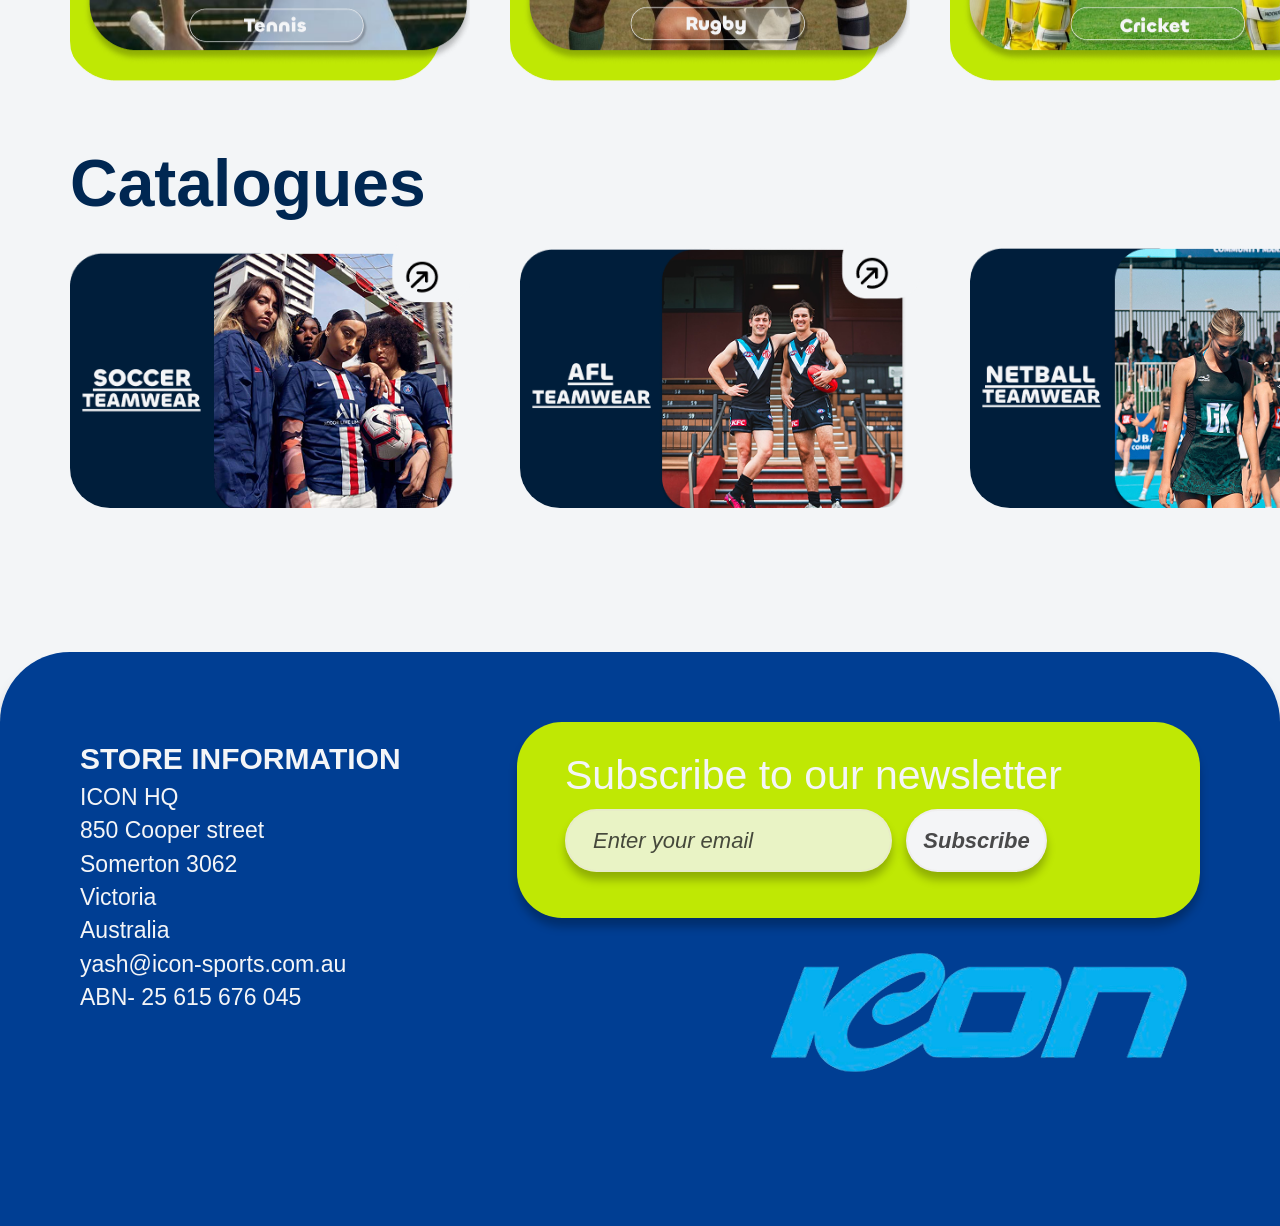
==== commit 0922d050: "design changes" ====
--- a/index.html
+++ b/index.html
@@ -39,10 +39,10 @@
     <div class="nav-actions">
 
       <a href="#">
-        <img src="assets/shopping cart.png" alt="Cart">
+        <img src="assets/shopping cart.svg" alt="Cart">
       </a>
       <a href="#">
-        <img src="assets/profile.png" alt="Profile">
+        <img src="assets/profile.svg"Profile">
       </a>
 
     </div>
@@ -67,54 +67,52 @@
   </div>
 
 </nav>
-  <!-- CTA TEXT -->
-  <h1 class="hero-text hero-train">TRAIN</h1>
-  <h1 class="hero-text hero-in">IN</h1>
-  <h1 class="hero-text hero-style">STYLE</h1>
-
-  <!-- GIRL -->
-  <img src="assets/girl-hero.png" class="girl-hero">
+
+<!-- HERO SECTION -->
+<section class="hero-section">
+
+  <!-- HERO IMAGE -->
+  <img src="assets/hero-runner.jpg"
+       alt="Running campaign"
+       class="hero-image">
+
+  <!-- HERO CONTENT -->
+  <div class="hero-overlay">
+
+    <h1 class="hero-title">
+      TRAIN IN<br>
+      STYLE
+    </h1>
+
+    <p class="hero-subtitle">
+      WITH ICON SPORTS
+    </p>
+
+    <!-- BUTTONS -->
+    <div class="hero-buttons">
+
+      <a href="#" class="hero-btn">
+        FIND CLUBS
+      </a>
+
+      <a href="product-list.html" class="hero-btn">
+        PRODUCT LIST
+      </a>
+
+    </div>
+
+  </div>
+
+  <!-- MOVING STRIP -->
+  <div class="hero-strip">
+    <div class="strip-track">
+      SHOP ICON SHOP ICON SHOP ICON SHOP ICON SHOP ICON SHOP ICON
+      SHOP ICON SHOP ICON SHOP ICON SHOP ICON SHOP ICON SHOP ICON
+      SHOP ICON SHOP ICON SHOP ICON SHOP ICON SHOP ICON SHOP ICON
+    </div>
+  </div>
 
 </section>
-
-  <!-- BLUE BOX -->
-  <div class="blue-box">
-
-    <div class="cta-buttons">
-        <button class="btn-outline">FIND CLUBS</button>
-        <button class="btn-solid">PRODUCT LIST</button>
-    </div>
-
-    <div class="green-strip">
-      <p>
-        SHOP ICON SHOP ICON SHOP ICON SHOP ICON SHOP ICON
-        SHOP ICON SHOP ICON SHOP ICON SHOP ICON SHOP ICON
-        SHOP ICON SHOP ICON SHOP ICON SHOP ICON SHOP ICON
-      </p>
-    </div>
-
-    <!-- NUMBER BOX -->
-    <div class="number-section">
-
-      <div class="number-box left-card">
-        <h2>11000+</h2>
-        <div class="number-line"></div>
-        <p>ORDERS COMPLETED</p>
-      </div>
-
-      <div class="number-box center-card">
-        <h2>30+</h2>
-        <div class="number-line"></div>
-        <p>YEARS EXPERIENCE</p>
-      </div>
-
-      <div class="number-box right-card">
-        <h2>1800+</h2>
-        <div class="number-line"></div>
-        <p>SPORTS CLUBS</p>
-      </div>
-
-    </div>
 
 <section class="sports-section">
 
--- a/css/style.css
+++ b/css/style.css
@@ -9,243 +9,164 @@
   background-color: #F3F5F7;
 }
 
-/* HERO */
-.hero {
+/* ===================== */
+/* HERO SECTION */
+/* ===================== */
+
+.hero-section {
   position: relative;
-  height: 800px;
-
-  background-image: url("../assets/sky.png");
-  background-size: cover;
-  background-position: center;
-}
-
-/* GIRL */
-.girl-hero {
+
+  width: 1440px;
+  height: 900px;
+
+  margin: 0 auto;
+
+  overflow: hidden;
+
+  background: #000;
+}
+
+/* HERO IMAGE */
+.hero-image {
+  width: 100%;
+  height: 100%;
+
+  object-fit: cover;
+
+  display: block;
+}
+
+/* OVERLAY CONTENT */
+.hero-overlay {
   position: absolute;
-  top: 55%;
-  left: 50%;
-  transform: translate(-50%, -50%);
-  height: 620px;
-  z-index: 2;
-}
-
-/* TEXT */
-.hero-text {
+
+  left: 58px;
+  top: 230px;
+
+  width: 1300px;
+
+  z-index: 5;
+}
+
+/* TRAIN IN STYLE */
+.hero-title {
+  margin: 0;
+
+  color: #F4F5F7;
+
+  font-family: 'Chillax', sans-serif;
+  font-size: 146.552px;
+  font-style: normal;
+  font-weight: 700;
+  line-height: 0.9;
+
+  text-shadow: 0 5px 10px rgba(0,0,0,0.25);
+}
+
+/* WITH ICON SPORTS */
+.hero-subtitle {
+  margin-top: 18px;
+  margin-bottom: 55px;
+
+  color: #F4F5F7;
+
+  text-shadow: 0 4px 4px rgba(0, 0, 0, 0.25);
+
+  font-family: 'Chillax', sans-serif;
+  font-size: 44.958px;
+  font-style: normal;
+  font-weight: 700;
+  line-height: normal;
+
+  text-decoration-line: underline;
+}
+
+/* BUTTON WRAPPER */
+.hero-buttons {
+  display: flex;
+  justify-content: center;
+
+  gap: 60px;
+
+  width: 100%;
+
+  margin-top: 55px;
+}
+
+/* BUTTON */
+.hero-btn {
+  width: 360px;
+  height: 78px;
+
+  border-radius: 38.575px;
+  border: 1px solid #000;
+
+  background: #003E93;
+
+  box-shadow: 2.364px 3.152px 4.729px 0 #000;
+
+  display: flex;
+  align-items: center;
+  justify-content: center;
+
+  color: #F4F5F7;
+
+  font-family: 'Chillax', sans-serif;
+  font-size: 31.524px;
+  font-style: normal;
+  font-weight: 700;
+  line-height: normal;
+
+  text-decoration: none;
+
+  transition: all 0.25s ease;
+}
+
+.hero-btn:hover {
+  transform: translateY(-3px);
+}
+
+/* GREEN STRIP */
+.hero-strip {
   position: absolute;
-  transform: translateX(-50%);
-
-  font-family: 'Chillax', sans-serif;
-  font-weight: 700;
-  font-size: 120px;
-
-  color: rgba(0, 62, 147, 0.19);
-  -webkit-text-stroke: 2px #F4F5F7;
-
+
+  left: 0;
+  bottom: 0;
+
+  width: 100%;
+  height: 48px;
+
+  background: #C6E600;
+
+  overflow: hidden;
+
+  display: flex;
+  align-items: center;
+}
+
+/* MOVING TEXT */
+.strip-track {
   white-space: nowrap;
-}
-
-/* TEXT POSITIONS */
-.hero-train {
-  top: 42%;
-  left: 20%;
-  z-index: 1;
-}
-
-.hero-in {
-  top: 42%;
-  left: 50%;
-  z-index: 4;
-}
-
-.hero-style {
-  top: 42%;
-  left: 80%;
-  z-index: 1;
-}
-
-/* BLUE BOX */
-.blue-box {
-  position: absolute;
-  left: 50%;
-  transform: translateX(-50%);
-
-  top: 72%;
-
-  width: 1440px;
-  height: 690px;
-
-  background: #003E93;
-
-  border-radius: 48px;
-
-  box-shadow: 0 3.162px 6.324px rgba(0, 0, 0, 1);
-
-  z-index: 3;
-}
-
-/* CTA BUTTONS */
-.cta-buttons {
-  display: flex;
-  justify-content: center;
-  gap: 70px;
-
-  position: absolute;
-  top: 90px;
-  left: 50%;
-
-  transform: translateX(-50%);
-
-  z-index: 4;
-}
-
-/* SHARED BUTTON STYLE */
-.btn-outline,
-.btn-solid {
-  width: 567px;
-  height: 83px;
-
-  border-radius: 48.947px;
-
-  font-family: 'Chillax', sans-serif;
-  font-size: 40px;
-  font-weight: 700;
-
-  color: #F4F5F7;
-
-  white-space: nowrap;
-  text-align: center;
-
-  cursor: pointer;
-
-  box-shadow: 3px 4px 6px rgba(0, 0, 0, 1);
-}
-
-/* LEFT BUTTON */
-.btn-outline {
-  border: 1.632px solid #F4F5F7;
-
-  background: transparent;
-}
-
-/* RIGHT BUTTON */
-.btn-solid {
-  border: none;
-
-  background: #BFE804;
-}
-
-/* GREEN STRIP */
-.green-strip {
-  position: absolute;
-  top: 235px;  
-
-  width: 100%;
-  height: 50px;
-
-  background-color: #C6E600;
-
-  display: flex;
-  align-items: center;
-
-  overflow: hidden;
-}
-
-.green-strip p {
-  font-size: 30px;
+
+  color: #F4F5F7;
+
+  font-family: Poppins;
+  font-size: 22px;
   font-style: italic;
-  color: white;
-
-  white-space: nowrap;
-
-  animation: scrollText 12s linear infinite;
-}
-
-@keyframes scrollText {
-  0% { transform: translateX(0); }
-  100% { transform: translateX(-50%); }
-}
-
-/* NUMBER SECTION */
-
-.number-section {
-  display: flex;
-  justify-content: space-between;
-  align-items: flex-start;
-
-  margin-top: 330px;
-
-  padding: 0 70px;
-}
-
-.number-box {
-  width: 440px;
-  height: 175px;
-
-  padding: 24px 36px;
-
-  border-radius: 74px;
-
-  border: 2.4px solid rgba(244, 245, 247, 0.1);
-
-  background: rgba(255, 255, 255, 0.06);
-  backdrop-filter: blur(8px);
-
-  box-shadow: 5px 10px 10px rgba(0, 0, 0, 1);
-
-  color: #F4F5F7;
-
-}
-
-.center-card {
-  width: 350px;
-  height: 175px;
-
-  margin-top: 140px;
-}
-
-.number-box h2 {
-  font-family: 'Poppins', sans-serif;
-
-  font-size: 80px;
-  font-style: italic;
-  font-weight: 700;
-
-  line-height: 1;
-
-  color: #F4F5F7;
-
-  text-align: center;
-  width: 100%;
-}
-
-.center-card h2 {
-  font-size: 80px;
-}
-
-.number-line {
-  width: 90%;
-  height: 4px;
-
-  background-color: #F4F5F7;
-
-  margin: 2px auto 6px;
-}
-
-.number-box p {
-  font-family: 'Poppins', sans-serif;
-
-  font-size: 25px;
   font-weight: 400;
 
-  color: #F4F5F7;
-  padding-left: 20px;
-
-}
-
-.center-card p {
-  font-size: 24px;
-  text-align: left;
-  padding-left: 18px;
+  animation: marquee 18s linear infinite;
+}
+
+/* ANIMATION */
+@keyframes marquee {
+  from {
+    transform: translateX(0);
+  }
+
+  to {
+    transform: translateX(-50%);
+  }
 }
 
 /* SPORTS SECTION */
@@ -517,7 +438,7 @@
 
   padding: 5px 24px;
 
-  color: #F4F5F7;
+  color: #003E93;
   font-family: Poppins;
   font-size: 25.919px;
   font-weight: 700;
@@ -644,428 +565,4 @@
 /* RIGHT BUTTON */
 .page-btn.next {
   border-radius: 0 10px 10px 0;
-}
-
-/* ===================== */
-/* PRODUCT DETAIL PAGE */
-/* ===================== */
-
-.product-detail-section {
-  background: #F3F5F7;
-  padding: 42px 48px 0;
-}
-
-.breadcrumb {
-  font-family: Poppins;
-  font-size: 17px;
-  color: #000;
-  text-decoration: none;
-  margin-bottom: 14px;
-  position: relative;
-  z-index: 2;
-}
-
-.breadcrumb a {
-  color: #000;
-  text-decoration: underline;
-}
-
-.product-detail-layout {
-  display: grid;
-  grid-template-columns: 104.459px 850px 300px;
-  gap: 18px;
-  align-items: start;
-}
-
-/* LEFT THUMBNAILS */
-.thumbnail-column {
-  display: flex;
-  flex-direction: column;
-  gap: 0;
-}
-
-.thumbnail {
-  width: 104.459px;
-  height: 174.42px;
-  object-fit: cover;
-  border: 2px solid transparent;
-  box-sizing: border-box;
-}
-
-.active-thumb {
-  border: 2px solid #000;
-}
-
-/* MAIN IMAGE AREA */
-.main-gallery {
-  position: relative;
-}
-
-.big-image-row {
-  display: flex;
-  gap: 0;
-}
-
-.big-product-image {
-  width: 416.874px;
-  height: 696.073px;
-  object-fit: cover;
-}
-
-/* ARROWS */
-.gallery-arrow {
-  position: absolute;
-  top: 50%;
-  transform: translateY(-50%);
-
-  width: 45px;
-  height: 45px;
-  border-radius: 50%;
-  border: none;
-
-  background: #000;
-  color: #fff;
-  font-size: 28px;
-  cursor: pointer;
-
-  z-index: 5;
-}
-
-.left-arrow {
-  left: 12px;
-}
-
-.right-arrow {
-  right: 12px;
-}
-
-/* PRODUCT INFO */
-.product-info {
-  padding-top: 70px;
-}
-
-.product-info h1 {
-  color: #003E93;
-  font-family: Poppins;
-  font-size: 35px;
-  font-weight: 700;
-  margin: 0 0 5px;
-}
-
-.price {
-  color: #002752;
-  font-family: Poppins;
-  font-size: 20px;
-  font-weight: 400;
-  margin: 0 0 25px;
-}
-
-.size-label {
-  color: #000;
-  font-family: Poppins;
-  font-size: 18px;
-  font-weight: 700;
-  margin-bottom: 8px;
-}
-
-.size-options {
-  display: flex;
-  gap: 12px;
-  margin-bottom: 20px;
-}
-
-.size-options button {
-  border-radius: 5.502px;
-  border: 1.678px solid rgba(0, 0, 0, 0.70);
-
-  background: transparent;
-  color: #000;
-
-  font-family: Poppins;
-  font-size: 20.976px;
-  font-weight: 400;
-
-  padding: 4px 15px;
-  cursor: pointer;
-}
-
-.add-cart-btn,
-.checkout-btn {
-  width: 320px;
-  height: 45px;
-
-  border: none;
-  border-radius: 10px;
-
-  box-shadow: 2.051px 5.129px 4.103px 0 rgba(0, 0, 0, 0.25);
-
-  color: #F4F5F7;
-  font-family: Poppins;
-  font-size: 20px;
-  font-weight: 700;
-
-  cursor: pointer;
-  display: block;
-}
-
-.add-cart-btn {
-  background: #BFE804;
-  margin-top: 25px;
-  margin-bottom: 12px;
-}
-
-.checkout-btn {
-  background: #003E93;
-}
-
-.product-accordion {
-  margin-top: 28px;
-  width: 340px;
-}
-
-.accordion-item {
-  border-bottom: 2.818px solid rgba(0, 0, 0, 0.3);
-}
-
-.accordion-header {
-  width: 100%;
-  padding: 10px 0;
-
-  background: transparent;
-  border: none;
-
-  display: flex;
-  justify-content: space-between;
-  align-items: center;
-
-  color: #000;
-  font-family: Poppins;
-  font-size: 20px;
-  font-weight: 400;
-
-  cursor: pointer;
-}
-
-.accordion-header span {
-  color: rgba(0, 39, 82, 0.60);
-  font-family: Poppins;
-  font-size: 33.268px;
-  font-weight: 400;
-  line-height: 1;
-}
-
-.accordion-content {
-  display: none;
-  padding-bottom: 12px;
-}
-
-.accordion-content p {
-  margin: 0;
-
-  color: #000;
-  font-family: Poppins;
-  font-size: 15px;
-  font-weight: 400;
-}
-
-.related-products-section {
-  margin-top: 10px;
-  padding: 0 60px 90px;
-}
-
-.related-header {
-  display: flex;
-  align-items: center;
-  gap: 18px;
-  margin-bottom: 25px;
-}
-
-.related-header h2 {
-  color: #003E93;
-  font-family: Poppins;
-  font-size: 35px;
-  font-weight: 700;
-  white-space: nowrap;
-}
-
-.line {
-  flex: 1;
-  height: 2px;
-  background: rgba(0, 0, 0, 0.25);
-}
-
-.related-products-grid {
-  display: grid;
-  grid-template-columns: repeat(5, 1fr);
-  gap: 0;
-}
-
-.related-card {
-  overflow: hidden;
-  cursor: pointer;
-}
-
-.related-card img {
-  width: 100%;
-  height: 440px;
-  object-fit: cover;
-  display: block;
-  transition: transform 0.4s ease;
-}
-
-.related-card:hover img {
-  transform: scale(1.03);
-}
-
-.cart-popup {
-  display: none;
-
-  position: fixed;
-  top: 0;
-  right: 0;
-
-  width: 425px;
-  height: 100vh;
-
-  background: #F4F5F7;
-
-  z-index: 9999;
-
-  padding: 28px 26px 40px;
-  box-sizing: border-box;
-
-  overflow-y: auto;
-}
-
-/* CART TITLE */
-.cart-popup h2 {
-  text-align: center;
-
-  color: #000;
-  font-family: Poppins;
-  font-size: 22.522px;
-  font-weight: 400;
-
-  margin-bottom: 40px;
-}
-
-/* CART ITEM */
-.cart-item {
-  display: flex;
-  gap: 22px;
-
-  padding-bottom: 32px;
-  margin-bottom: 32px;
-
-  border-bottom: 2px solid rgba(0, 0, 0, 0.25);
-}
-
-/* PRODUCT IMAGE */
-.cart-item img {
-  width: 161px;
-  height: 258.863px;
-
-  object-fit: cover;
-}
-
-/* RIGHT SIDE INFO */
-.cart-item-info {
-  flex: 1;
-  padding-top: 38px;
-}
-
-/* PRODUCT TITLE */
-.cart-item-info h3 {
-  color: #000;
-  font-family: Poppins;
-  font-size: 27.29px;
-  font-weight: 700;
-
-  margin: 0 0 26px;
-}
-
-/* DETAILS */
-.cart-item-info p {
-  color: #000;
-  font-family: Poppins;
-  font-size: 15.992px;
-  font-weight: 400;
-  line-height: 1.4;
-
-  margin-bottom: 28px;
-}
-
-/* EDIT + PRICE */
-.cart-item-bottom {
-  display: flex;
-  justify-content: space-between;
-  align-items: center;
-}
-
-.cart-item-bottom a,
-.cart-item-bottom span {
-  color: #000;
-  font-family: Poppins;
-  font-size: 15.992px;
-  font-weight: 400;
-}
-
-.cart-item-bottom a {
-  text-decoration: underline;
-}
-
-/* SUBTOTAL */
-.cart-summary {
-  margin-top: 10px;
-}
-
-.subtotal-row {
-  display: flex;
-  justify-content: space-between;
-
-  border-top: 2px solid rgba(0, 0, 0, 0.25);
-
-  padding-top: 14px;
-  margin-bottom: 18px;
-
-  color: #000;
-  font-family: Poppins;
-  font-size: 18px;
-  font-weight: 400;
-}
-
-/* BUTTONS */
-.cart-buttons {
-  display: flex;
-  gap: 10px;
-}
-
-.view-cart-btn,
-.cart-checkout-btn {
-  height: 45px;
-
-  display: flex;
-  justify-content: center;
-  align-items: center;
-
-  border-radius: 10px;
-
-  color: #F4F5F7;
-  text-decoration: none;
-
-  font-family: Poppins;
-  font-size: 18px;
-  font-weight: 700;
-
-  box-shadow: 2.051px 5.129px 4.103px 0 rgba(0, 0, 0, 0.25);
-}
-
-.view-cart-btn {
-  width: 43%;
-  background: #BFE804;
-}
-
-.cart-checkout-btn {
-  width: 57%;
-  background: #003E93;
-}
+}
--- a/css/navbar.css
+++ b/css/navbar.css
@@ -47,7 +47,7 @@
 }
 
 .shop-logo {
-  width: 165px;
+  width: 150px;
   display: block;
 
   position: relative;
@@ -144,4 +144,14 @@
 
 .navbar-tabs a:hover {
   opacity: 0.55;
+}
+
+.nav-actions img[alt="Cart"] {
+  width: 23px;
+  height: 23px;
+}
+
+.nav-actions img[alt="Profile"] {
+  width: 26px;
+  height: 26px;
 }
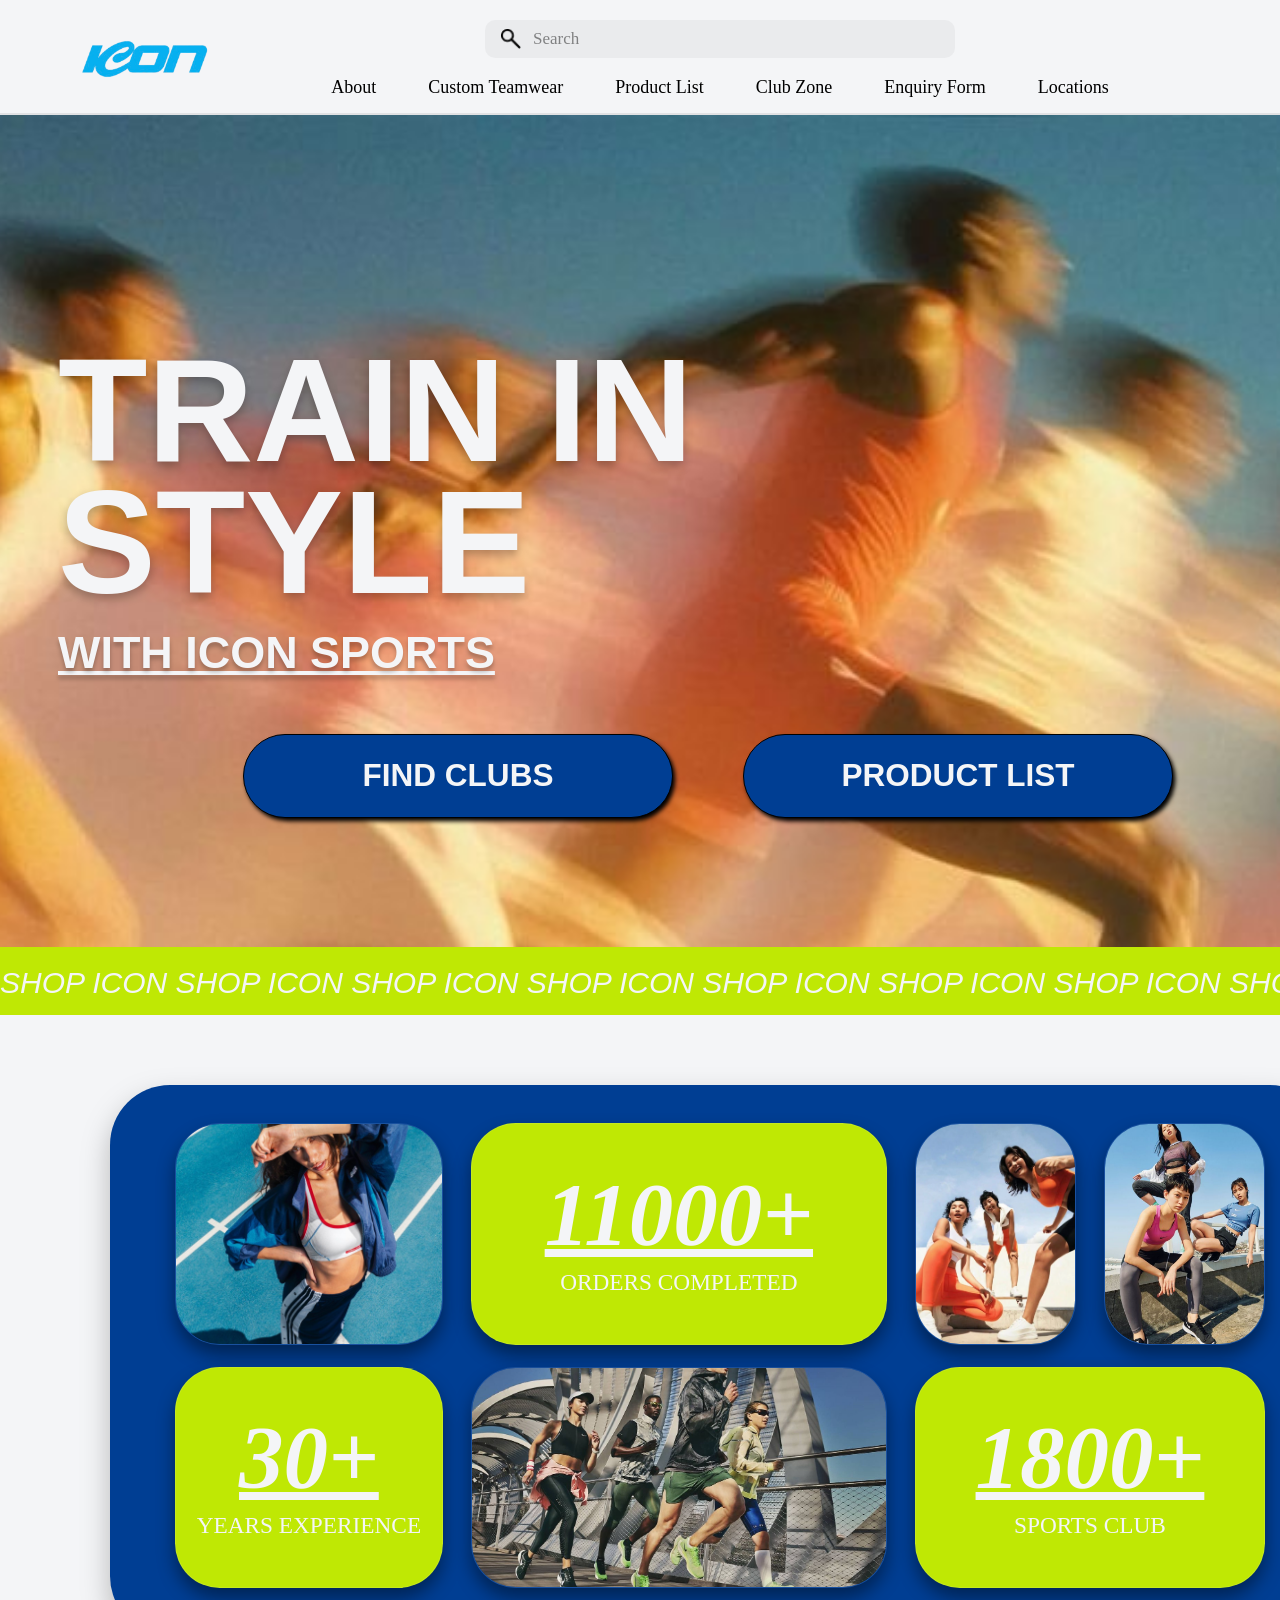
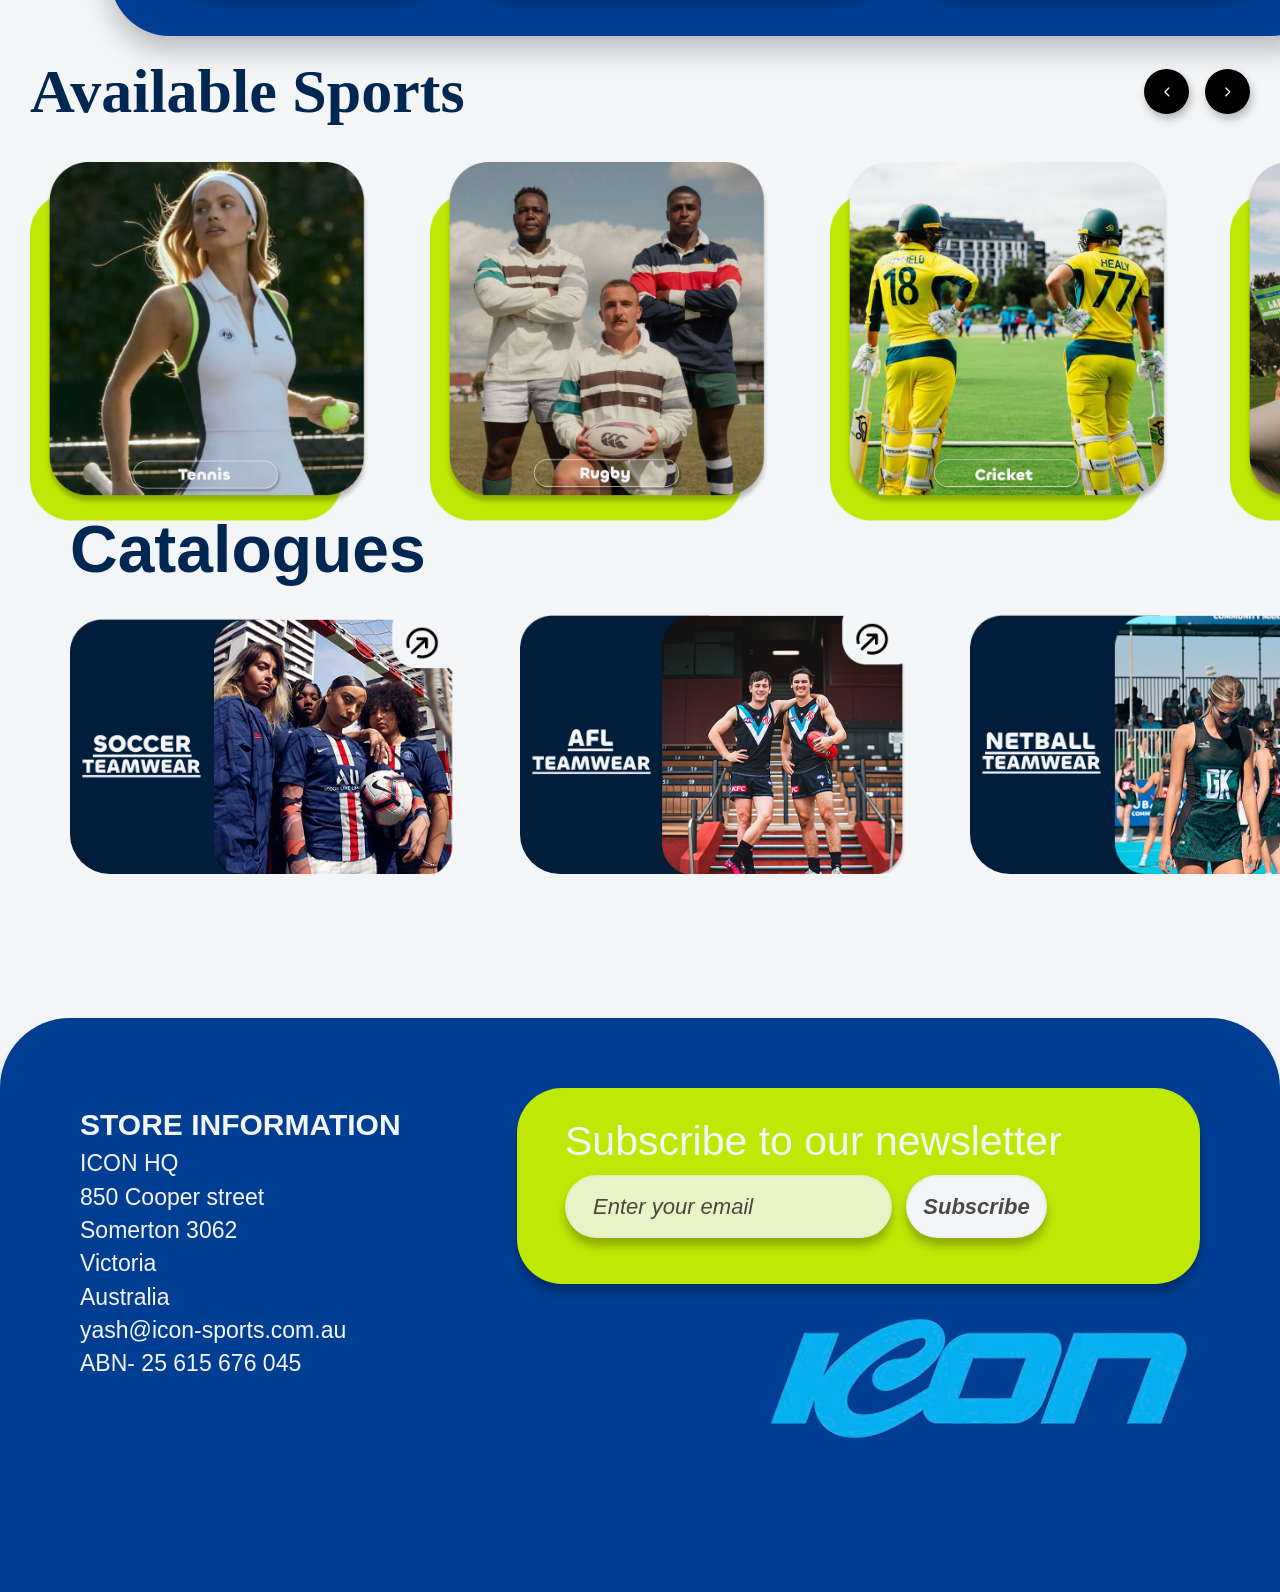
==== commit a095f1ba: "modified css" ====
--- a/index.html
+++ b/index.html
@@ -103,61 +103,94 @@
 
   </div>
 
-  <!-- MOVING STRIP -->
+  <!-- GREEN MOVING STRIP -->
   <div class="hero-strip">
-    <div class="strip-track">
-      SHOP ICON SHOP ICON SHOP ICON SHOP ICON SHOP ICON SHOP ICON
-      SHOP ICON SHOP ICON SHOP ICON SHOP ICON SHOP ICON SHOP ICON
-      SHOP ICON SHOP ICON SHOP ICON SHOP ICON SHOP ICON SHOP ICON
-    </div>
-  </div>
-
-</section>
-
-<section class="sports-section">
-
-  <div class="sports-header">
-
-  <h2 class="sports-title">Available Sports</h2>
-
-  <div class="sports-arrows">
-    <button class="arrow-btn">
-      <svg viewBox="0 0 26 26">
-        <path d="M15.9 6.3L9.5 12.7L15.9 19.1"
-          stroke="#F4F5F7"
-          stroke-width="2.1"
-          stroke-linecap="round"
-          stroke-linejoin="round"/>
-      </svg>
-    </button>
-
-    <button class="arrow-btn">
-      <svg viewBox="0 0 26 26">
-        <path d="M9.5 6.3L15.9 12.7L9.5 19.1"
-          stroke="#F4F5F7"
-          stroke-width="2.1"
-          stroke-linecap="round"
-          stroke-linejoin="round"/>
-      </svg>
-    </button>
-  </div>
-
-  </div>
-
-  <div class="sports-cards">
-
-    <div class="sport-card">
-      <img src="assets/tennis.png" alt="Tennis">
-    </div>
-
-    <div class="sport-card">
-      <img src="assets/rugby.png" alt="Rugby">
-    </div>
-
-    <div class="sport-card">
-      <img src="assets/cricket.png" alt="Cricket">
-    </div>
-
+
+    <div class="hero-strip-track">
+
+      <p>
+        SHOP ICON SHOP ICON SHOP ICON SHOP ICON SHOP ICON SHOP ICON SHOP ICON SHOP ICON SHOP ICON SHOP ICON
+      </p>
+
+      <p>
+        SHOP ICON SHOP ICON SHOP ICON SHOP ICON SHOP ICON SHOP ICON SHOP ICON SHOP ICON SHOP ICON SHOP ICON
+      </p>
+
+    </div>
+
+  </div>
+
+</section>
+
+<section class="stats-section">
+
+  <div class="stats-box">
+
+    <!-- TOP ROW -->
+    <div class="stats-top-row">
+
+      <img src="assets/cardpic1.jpg" class="stats-img card-small" alt="Sports image">
+
+      <div class="stats-card card-medium">
+        <h2>11000+</h2>
+        <p>ORDERS COMPLETED</p>
+      </div>
+
+      <div class="small-image-group card-large">
+        <img src="assets/cardpic3.jpg" class="stats-img" alt="Sports image">
+        <img src="assets/cardpic4.jpg" class="stats-img" alt="Sports image">
+      </div>
+
+    </div>
+
+    <!-- BOTTOM ROW -->
+    <div class="stats-bottom-row">
+
+      <div class="stats-card card-small">
+        <h2>30+</h2>
+        <p>YEARS EXPERIENCE</p>
+      </div>
+
+      <img src="assets/cardpic2.jpg" class="stats-img card-medium" alt="Sports image">
+
+      <div class="stats-card card-large">
+        <h2>1800+</h2>
+        <p>SPORTS CLUB</p>
+      </div>
+
+    </div>
+
+  </div>
+
+</section>
+
+<section class="available-sports-section">
+
+  <div class="available-sports-header">
+    <h2>Available Sports</h2>
+
+    <div class="sports-arrows">
+      <button id="sportsPrev" class="sports-arrow">
+        <img src="assets/arrow-left.svg" alt="Previous">
+      </button>
+
+      <button id="sportsNext" class="sports-arrow">
+        <img src="assets/arrow-right.svg" alt="Next">
+      </button>
+    </div>
+  </div>
+
+  <div class="sports-slider-window">
+    <div class="sports-slider-track" id="sportsTrack">
+
+      <img src="assets/tennis.png" class="sport-card-img" alt="Tennis">
+      <img src="assets/rugby.png" class="sport-card-img" alt="Rugby">
+      <img src="assets/cricket.png" class="sport-card-img" alt="Cricket">
+      <img src="assets/golf.png" class="sport-card-img" alt="Golf">
+      <img src="assets/netball.png" class="sport-card-img" alt="Netball">
+      <img src="assets/soccer.png" class="sport-card-img" alt="Soccer">
+
+    </div>
   </div>
 
 </section>
@@ -168,17 +201,32 @@
 
   <div class="catalogue-cards">
 
-    <div class="catalogue-card">
+    <!-- SOCCER -->
+    <a 
+      href="https://iconsportsauredesign-static.myshopblocks.com/uploads/45978dbef8d4a3a29b9b5590f500cb5b/ICONSPORTSSOCCERCATALOGUE.pdf"
+      target="_blank"
+      class="catalogue-card"
+    >
       <img src="assets/soccer-teamwear.png" alt="Soccer Teamwear">
-    </div>
-
-    <div class="catalogue-card">
+    </a>
+
+    <!-- AFL -->
+    <a 
+      href="https://iconsportsauredesign-static.myshopblocks.com/uploads/429f9da803611c12b6f3edb1c2d0273a/AFLTEAMWEARCATALOGUE.pdf"
+      target="_blank"
+      class="catalogue-card"
+    >
       <img src="assets/afl-teamwear.png" alt="AFL Teamwear">
-    </div>
-
-    <div class="catalogue-card">
+    </a>
+
+    <!-- NETBALL -->
+    <a 
+      href="https://iconsportsauredesign-static.myshopblocks.com/uploads/d810b29958efb97ae1ff22b8df98b2cd/NETBALLTEAMWEARCATALOGUE.pdf"
+      target="_blank"
+      class="catalogue-card"
+    >
       <img src="assets/netball-teamwear.png" alt="Netball Teamwear">
-    </div>
+    </a>
 
   </div>
 
@@ -212,5 +260,7 @@
 
 </footer>
 
+<script src="script.js"></script>
+
 </body>
 </html>
--- a/css/style.css
+++ b/css/style.css
@@ -86,7 +86,7 @@
   display: flex;
   justify-content: center;
 
-  gap: 60px;
+  gap: 70px;
 
   width: 100%;
 
@@ -95,14 +95,13 @@
 
 /* BUTTON */
 .hero-btn {
-  width: 360px;
-  height: 78px;
-
-  border-radius: 38.575px;
+  width: 430px;
+  height: 84px;
+
+  border-radius: 42px;
   border: 1px solid #000;
 
   background: #003E93;
-
   box-shadow: 2.364px 3.152px 4.729px 0 #000;
 
   display: flex;
@@ -113,20 +112,47 @@
 
   font-family: 'Chillax', sans-serif;
   font-size: 31.524px;
-  font-style: normal;
-  font-weight: 700;
-  line-height: normal;
+  font-weight: 700;
 
   text-decoration: none;
 
-  transition: all 0.25s ease;
+  position: relative;
+  overflow: hidden;
+  z-index: 1;
+
+  transition: transform 0.25s ease, color 0.25s ease;
+}
+
+.hero-btn::before {
+  content: "";
+
+  position: absolute;
+  top: 0;
+  left: -100%;
+
+  width: 100%;
+  height: 100%;
+
+  background: #BFE804;
+
+  transition: left 0.35s ease;
+
+  z-index: -1;
+}
+
+.hero-btn:hover::before {
+  left: 0;
 }
 
 .hero-btn:hover {
+  color: #003E93;
   transform: translateY(-3px);
 }
 
-/* GREEN STRIP */
+/* ========================= */
+/* GREEN MOVING STRIP */
+/* ========================= */
+
 .hero-strip {
   position: absolute;
 
@@ -134,32 +160,48 @@
   bottom: 0;
 
   width: 100%;
-  height: 48px;
-
-  background: #C6E600;
+  height: 68px;
+
+  background: #BFE804;
 
   overflow: hidden;
 
   display: flex;
   align-items: center;
-}
-
-/* MOVING TEXT */
-.strip-track {
-  white-space: nowrap;
-
-  color: #F4F5F7;
-
-  font-family: Poppins;
-  font-size: 22px;
+
+  z-index: 20;
+}
+
+/* MOVING TRACK */
+.hero-strip-track {
+  display: flex;
+  align-items: center;
+
+  width: max-content;
+
+  animation: scroll-strip 18s linear infinite;
+}
+
+/* TEXT */
+.hero-strip-track p {
+  margin: 0;
+
+  padding-top: 4px;
+  padding-right: 45px;
+
+  color: #F4F5F7;
+
+  font-family: Poppins, sans-serif;
+  font-size: 30px;
   font-style: italic;
   font-weight: 400;
-
-  animation: marquee 18s linear infinite;
+  line-height: 1;
+
+  white-space: nowrap;
 }
 
 /* ANIMATION */
-@keyframes marquee {
+@keyframes scroll-strip {
   from {
     transform: translateX(0);
   }
@@ -169,70 +211,206 @@
   }
 }
 
+/* ===================== */
+/* STATS SECTION */
+/* ===================== */
+
+.stats-section {
+  width: 1440px;
+  margin: 0 auto;
+
+  padding: 70px 0 0;
+
+  background: #F4F5F7;
+}
+
+.stats-box {
+  width: 1220px;
+  height: 551px;
+
+  margin: 0 auto;
+
+  background: #003E93;
+
+  border-radius: 60px;
+
+  padding: 38px 65px;
+
+  box-sizing: border-box;
+
+  display: flex;
+  flex-direction: column;
+  gap: 22px;
+
+  filter: drop-shadow(0 13.625px 13.625px rgba(0, 0, 0, 0.25));
+}
+
+/* ROWS */
+.stats-top-row,
+.stats-bottom-row {
+  display: flex;
+  gap: 28px;
+  align-items: center;
+}
+
+/* SHARED WIDTH SYSTEM */
+.card-small {
+  width: 274.827px;
+}
+
+.card-medium {
+  width: 426.978px;
+}
+
+.card-large {
+  width: 359.327px;
+}
+
+/* IMAGE CARDS */
+.stats-img {
+  height: 221.503px;
+
+  object-fit: cover;
+  object-position: center;
+
+  border-radius: 44.663px;
+  border: 1.918px solid rgba(244, 245, 247, 0.10);
+
+  box-shadow: 0 10px 18px rgba(0, 0, 0, 0.42);
+  display: block;
+}
+
+
+.stats-img {
+  border-radius: 44.663px;
+}
+
+/* TOP RIGHT TWO SMALL IMAGES */
+.small-image-group {
+  display: flex;
+  gap: 28px;
+}
+
+.small-image-group img {
+  width: calc((100% - 28px) / 2);
+}
+
+/* GREEN CARDS */
+.stats-card {
+  height: 221.503px;
+
+  border-radius: 44.663px;
+  border: 1.918px solid rgba(244, 245, 247, 0.10);
+
+  background: #BFE804;
+
+  box-shadow: 0 10px 18px rgba(0, 0, 0, 0.42);
+
+  display: flex;
+  flex-direction: column;
+  align-items: center;
+  justify-content: center;
+}
+
+.stats-card h2 {
+  margin: 0;
+
+  color: #F4F5F7;
+
+  font-family: Poppins;
+  font-size: 89.023px;
+  font-style: italic;
+  font-weight: 700;
+  line-height: 0.95;
+
+  text-decoration-line: underline;
+}
+
+.stats-card p {
+  margin: 12px 0 0;
+
+  color: #F4F5F7;
+
+  font-family: Poppins;
+  font-size: 23.299px;
+  font-weight: 400;
+}
 /* SPORTS SECTION */
-.sports-section {
-  padding: 130px 70px 140px;
-}
-
-.sports-header {
+.available-sports-section {
+  width: 1220px;
+  margin: 0 auto;
+  padding: 20px 0 70px;
+
+  overflow: visible;
+}
+
+.sports-slider-window {
+  width: 100%;
+  overflow: visible;
+}
+
+.sports-slider-track {
+  display: flex;
+  gap: 60px;
+  transition: transform 0.45s ease;
+}
+
+.available-sports-header {
   display: flex;
   justify-content: space-between;
   align-items: center;
-
-  margin-bottom: 30px;
-}
-
-.sports-title {
-  font-family: 'Poppins', sans-serif;
-  font-size: 66px;
-  font-weight: 700;
+  margin-bottom: 35px;
+}
+
+.available-sports-header h2 {
   color: #002752;
+  font-family: Poppins;
+  font-size: 62px;
+  font-weight: 700;
+  margin: 0;
 }
 
 .sports-arrows {
   display: flex;
-  gap: 14px;
-}
-
-.arrow-btn {
-  width: 49px;
-  height: 49px;
-
+  gap: 16px;
+}
+
+.sports-arrow {
+  width: 45px;
+  height: 45px;
+  border: none;
   border-radius: 50%;
-  border: none;
-
-  background: rgba(0, 0, 0, 0.9);
-  color: #F4F5F7;
-
-  font-size: 34px;
-  line-height: 1;
+  background: #000;
 
   display: flex;
   align-items: center;
   justify-content: center;
 
   cursor: pointer;
-
-  box-shadow: 0 4px 10px rgba(0, 0, 0, 0.25);
-}
-
-.arrow-btn svg {
-  width: 30px;
-  height: 30px;
-}
-
-.sports-cards {
-  display: flex;
-  gap: 40px;
-}
-
-.sport-card img {
-  width: 400px;
-  height: 430px;
-
-  object-fit: cover;
-
-  border-radius: 40px;
+  box-shadow: 2px 5px 8px rgba(0, 0, 0, 0.25);
+}
+
+.sports-arrow img {
+  width: 16px;
+  height: 16px;
+  filter: brightness(0) invert(1);
+}
+
+.sports-slider-window {
+  width: 100%;
+  overflow: visible;
+}
+
+.sports-slider-track {
+  display: flex;
+  gap: 60px;
+  transition: transform 0.45s ease;
+}
+
+.sport-card-img {
+  width: 340px;
+  flex: 0 0 340px;
+  display: block;
 }
 
 /* CATALOGUE SECTION */
@@ -264,6 +442,15 @@
   object-fit: cover;
 
   border-radius: 40px;
+}
+
+.catalogue-card {
+  display: block;
+  transition: transform 0.25s ease;
+}
+
+.catalogue-card:hover {
+  transform: translateY(-6px);
 }
 
 /* FOOTER SECTION*/
@@ -378,191 +565,4 @@
   bottom: 140px;
 
   width: 500px;
-}
-
-/* ===================== */
-/* PRODUCT LIST PAGE */
-/* ===================== */
-
-
-.product-list-page {
-  background-color: #F3F5F7;
-}
-
-.product-navbar {
-  position: relative;
-  top: 20px;
-  margin: 0 auto;
-  left: auto;
-  transform: none;
-}
-
-.product-main {
-  padding: 45px 50px 0px;
-  background: #F4F5F7;
-}
-
-.breadcrumb {
-  font-family: Poppins;
-  font-size: 17px;
-  color: #000;
-  text-decoration: underline;
-  margin: 0;
-  line-height: 1;
-}
-
-.all-products-title {
-  color: #121A3D;
-  font-family: Poppins;
-  font-size: 70px;
-  font-weight: 700;
-  margin-top: 0;
-  margin-bottom: 0;
-}
-
-.category-bar {
-  width: 100%;
-  height: 74px;
-  background: #003E93;
-
-  display: flex;
-  align-items: center;
-  justify-content: center;
-  gap: 75px;
-}
-
-.category-bar button {
-  border: none;
-  border-radius: 18px;
-  background: #BFE804;
-
-  padding: 5px 24px;
-
-  color: #003E93;
-  font-family: Poppins;
-  font-size: 25.919px;
-  font-weight: 700;
-
-  box-shadow: 2px 5px 4px rgba(0, 0, 0, 0.25);
-  cursor: pointer;
-}
-
-.products-section {
-  background: #F4F5F7;
-  padding-bottom: 70px;
-}
-
-.products-topbar {
-  height: 74px;
-
-  display: flex;
-  align-items: center;
-  justify-content: space-between;
-
-  padding: 0 45px;
-}
-
-.items-count {
-  font-family: Poppins;
-  font-size: 24px;
-  margin: 0;
-}
-
-.sort-by {
-  width: 150px;
-  height: 45px;
-
-  border: 1px solid #000;
-  border-radius: 10px;
-
-  display: flex;
-  align-items: center;
-  justify-content: center;
-  gap: 8px;
-
-  font-family: Poppins;
-  font-size: 20px;
-  color: #000;
-}
-
-.sort-arrow {
-  width: 22px;
-  height: 22px;
-}
-
-.products-grid {
-  display: grid;
-  grid-template-columns: repeat(4, 338px);
-  justify-content: center;
-
-  column-gap: 18px;
-  row-gap: 34px;
-}
-
-.product-card {
-  text-decoration: none;
-  color: #000;
-}
-
-.product-card img {
-  width: 338px;
-  height: 560px;
-  object-fit: cover;
-  display: block;
-}
-
-.product-card h3 {
-  font-family: Poppins;
-  font-size: 26px;
-  font-weight: 400;
-  margin: 12px 0 0;
-}
-
-.product-card span {
-  font-family: Poppins;
-  font-size: 18px;
-  font-weight: 400;
-}
-
-/* PAGINATION BUTTONS */
-
-/* PAGINATION */
-
-.product-pagination {
-  display: flex;
-  justify-content: flex-end;
-
-  margin-top: 60px;
-  margin-bottom: 80px;
-
-  padding-right: 50px;
-}
-
-.page-btn {
-  width: 100px;
-  height: 52px;
-
-  border: none;
-
-  background: #BFE804;
-
-  color: rgba(255, 255, 255, 0.85);
-
-  font-family: 'Poppins', sans-serif;
-  font-size: 24px;
-  font-weight: 400;
-
-  cursor: pointer;
-}
-
-/* LEFT BUTTON */
-.page-btn.prev {
-  border-radius: 10px 0 0 10px;
-
-  border-right: 2px solid rgba(255,255,255,0.25);
-}
-
-/* RIGHT BUTTON */
-.page-btn.next {
-  border-radius: 0 10px 10px 0;
 }
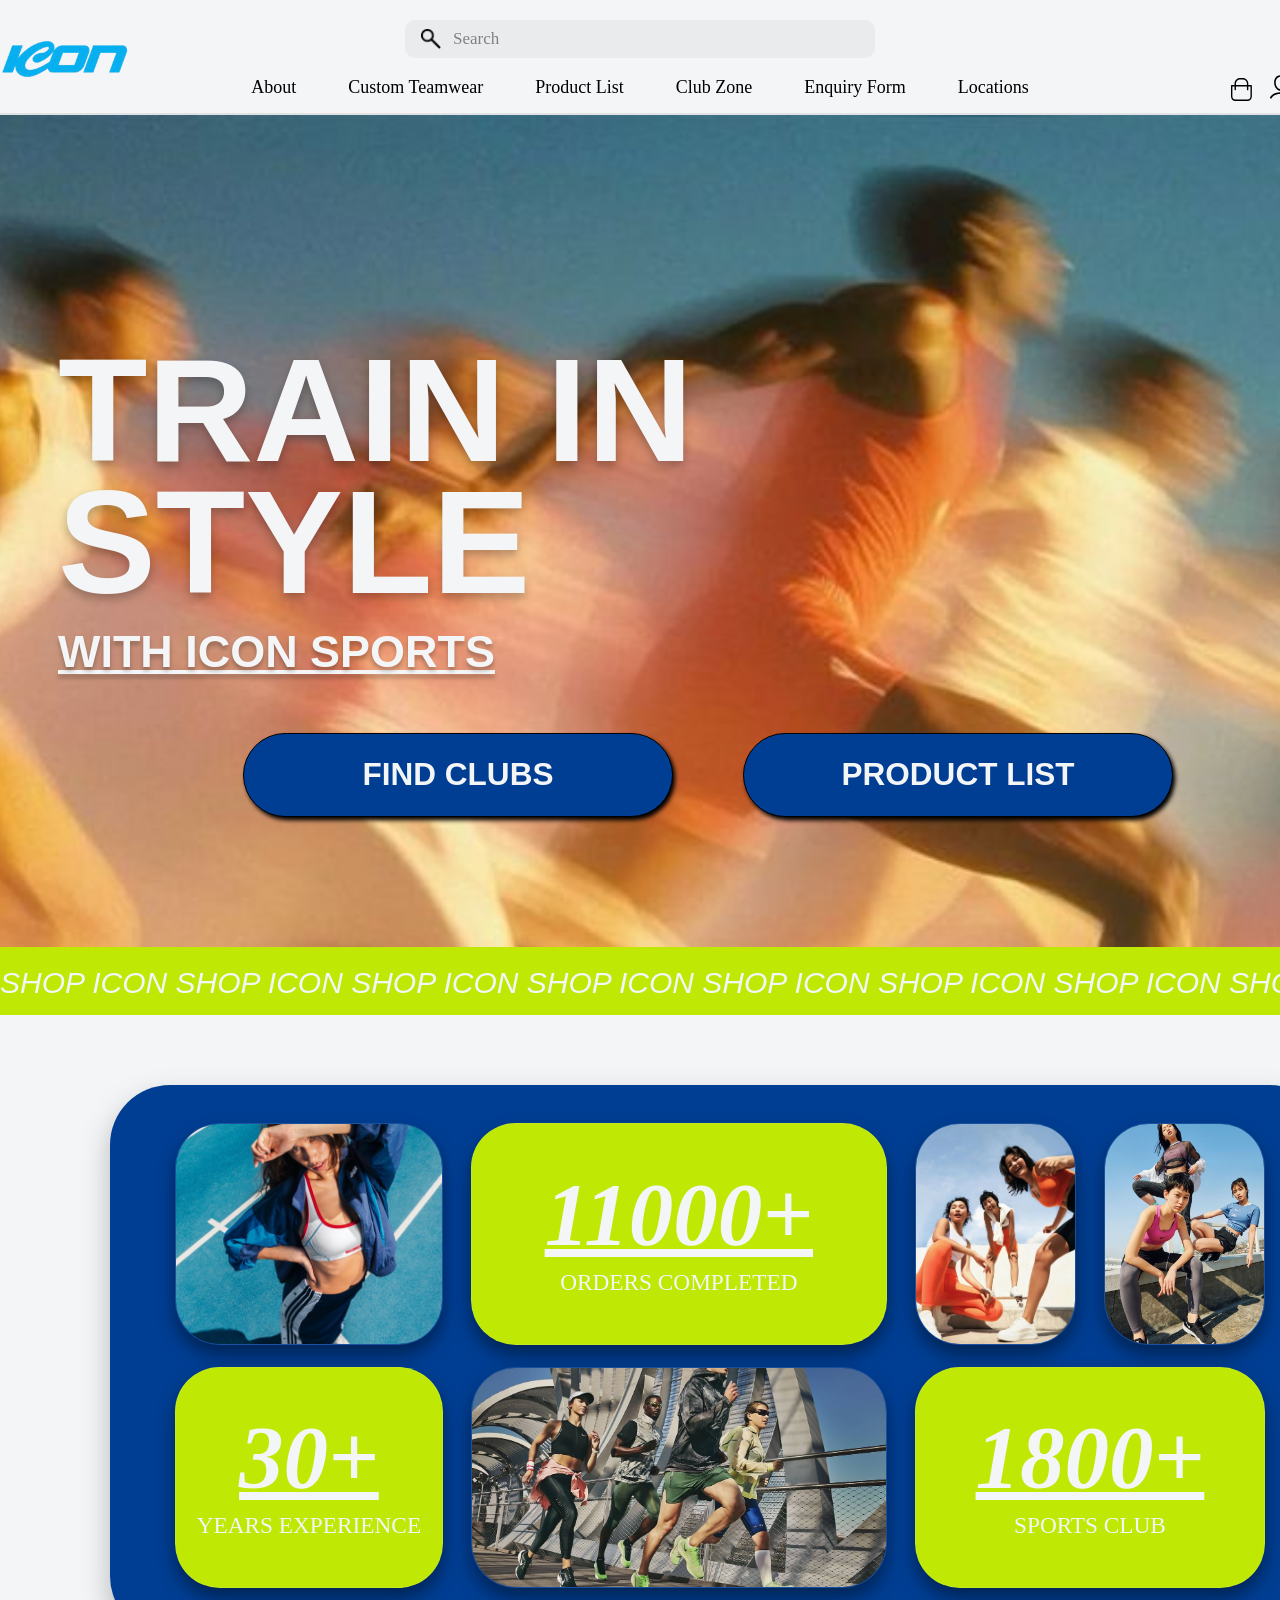
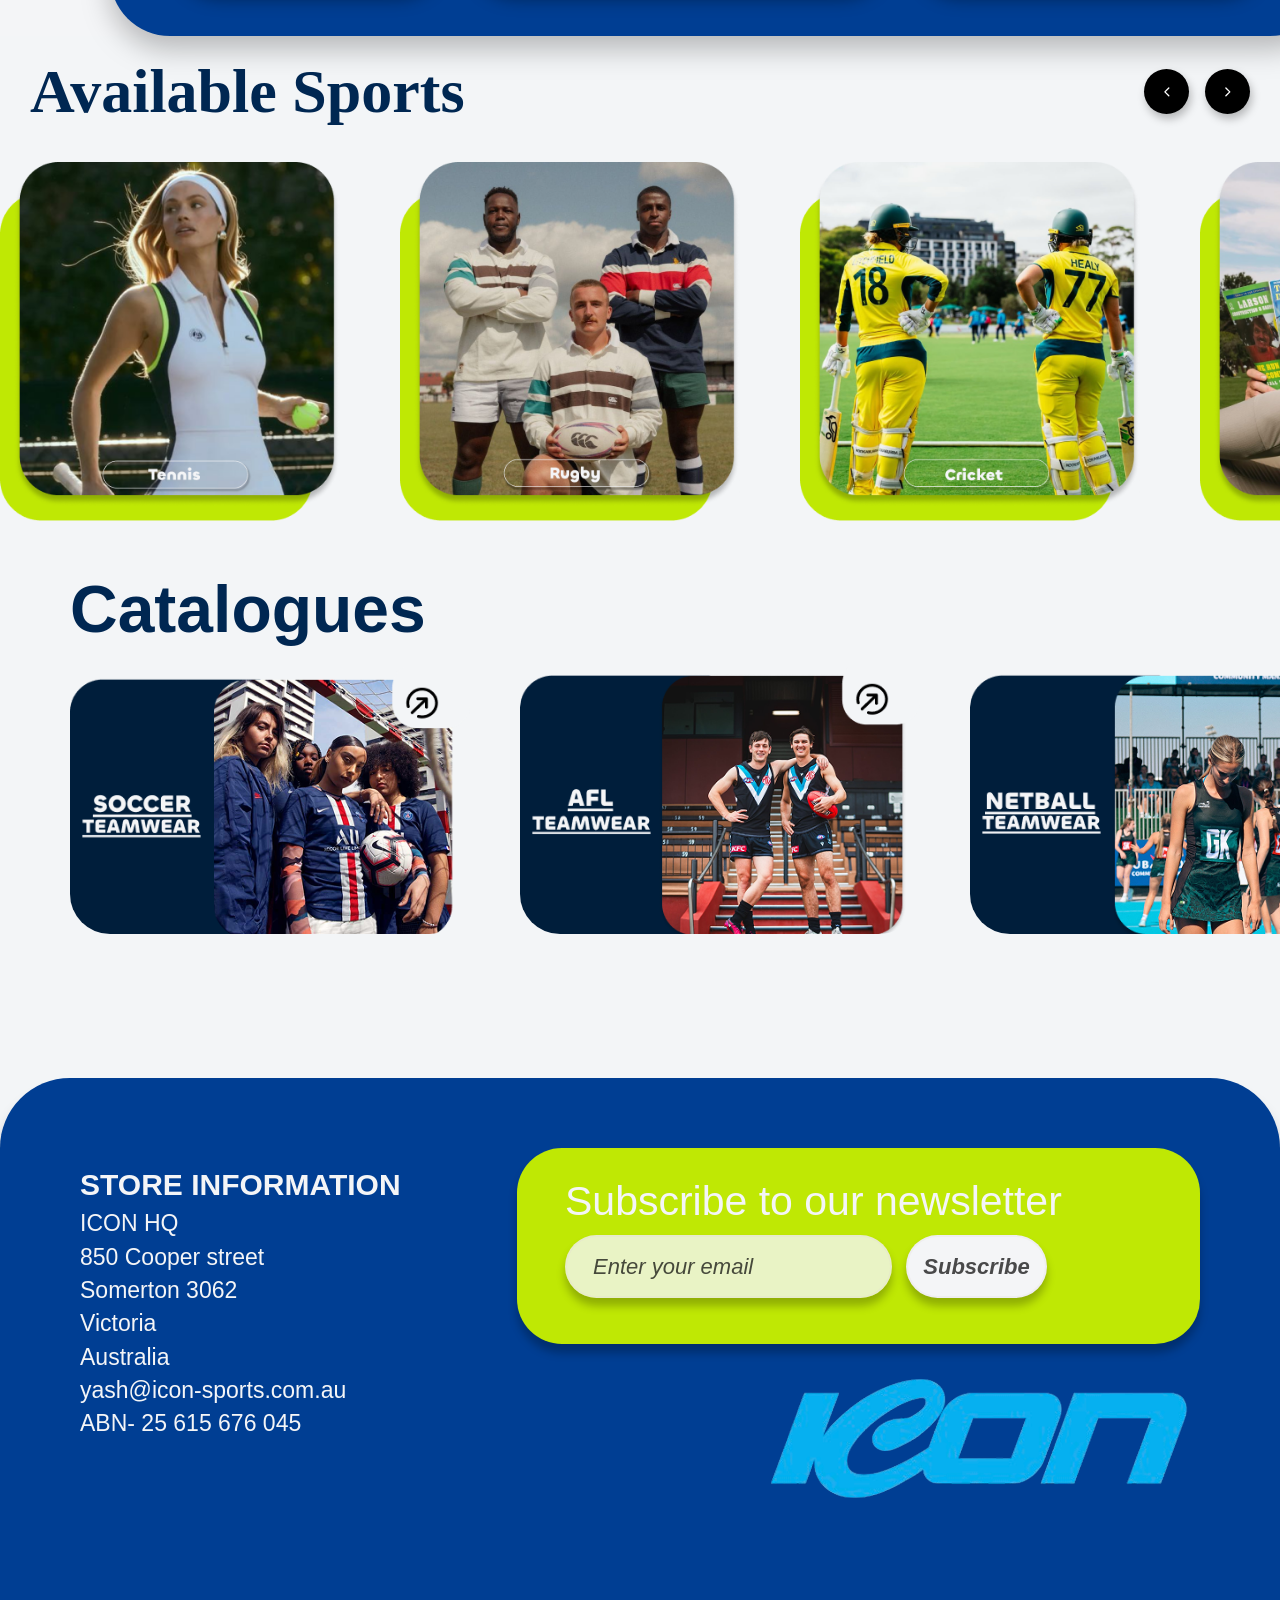
==== commit b005a7d9: "finish mobile home + list" ====
--- a/index.html
+++ b/index.html
@@ -17,11 +17,15 @@
 
 <body>
 
+<body>
+
 <section class="hero">
 
 <nav class="shop-navbar">
 
   <div class="navbar-top">
+
+    <img src="assets/tab.png" alt="Menu" class="mobile-menu-icon">
 
     <!-- LOGO -->
     <a href="index.html" class="logo-link">
@@ -38,11 +42,11 @@
     <!-- RIGHT ICONS -->
     <div class="nav-actions">
 
+    <a href="cart-page.html">
+      <img src="assets/shopping cart.svg" alt="Cart">
+    </a>
       <a href="#">
-        <img src="assets/shopping cart.svg" alt="Cart">
-      </a>
-      <a href="#">
-        <img src="assets/profile.svg"Profile">
+        <img src="assets/profile.svg" alt="Profile">
       </a>
 
     </div>
--- a/css/style.css
+++ b/css/style.css
@@ -65,7 +65,7 @@
 
 /* WITH ICON SPORTS */
 .hero-subtitle {
-  margin-top: 18px;
+  margin-top: 17px;
   margin-bottom: 55px;
 
   color: #F4F5F7;
@@ -336,17 +336,22 @@
   font-weight: 400;
 }
 /* SPORTS SECTION */
+body {
+  overflow-x: hidden;
+}
+
 .available-sports-section {
   width: 1220px;
   margin: 0 auto;
   padding: 20px 0 70px;
-
   overflow: visible;
+  margin-bottom: 60px;
 }
 
 .sports-slider-window {
-  width: 100%;
-  overflow: visible;
+  width: 100vw;
+  margin-left: calc((1220px - 100vw) / 2);
+  overflow: hidden;
 }
 
 .sports-slider-track {
@@ -396,17 +401,6 @@
   filter: brightness(0) invert(1);
 }
 
-.sports-slider-window {
-  width: 100%;
-  overflow: visible;
-}
-
-.sports-slider-track {
-  display: flex;
-  gap: 60px;
-  transition: transform 0.45s ease;
-}
-
 .sport-card-img {
   width: 340px;
   flex: 0 0 340px;
@@ -565,4 +559,345 @@
   bottom: 140px;
 
   width: 500px;
+}
+
+.stats-top-row .stats-img,
+.stats-bottom-row .stats-img,
+.small-image-group {
+  display: flex;
+}
+
+.stats-top-row > .stats-img,
+.stats-bottom-row > .stats-img {
+  display: block;
+}
+
+/* ===================== */
+/* MOBILE — 390 × 844 */
+/* ===================== */
+
+@media (max-width: 430px) {
+  html,
+  body {
+    width: 100%;
+    margin: 0;
+    overflow-x: hidden;
+    background: #F4F5F7;
+  }
+
+  body {
+    padding-top: 78px;
+  }
+
+  /* HERO MOBILE */
+
+  .hero-section {
+    width: 100%;
+    height: 640px;
+    margin: 0;
+  }
+
+  .hero-image {
+    width: 100%;
+    height: 100%;
+    object-fit: cover;
+    object-position: center;
+  }
+
+  .hero-overlay {
+    top: 80px;
+    left: 0;
+    width: 100%;
+    padding: 0 28px;
+    display: flex;
+    flex-direction: column;
+    align-items: center;
+  }
+
+  .hero-title {
+    font-size: 72px;
+    line-height: 1.3;
+    text-align: center;
+    letter-spacing: 1px;
+  }
+
+.hero-subtitle {
+  margin-top: 0px;
+  margin-bottom: 1px;
+
+  color: #F4F5F7;
+
+  font-family: 'Chillax', sans-serif;
+  font-size: 22px;
+  font-weight: 700;
+
+  text-decoration: underline;
+
+  text-align: center;
+
+  text-shadow: 0 2px 4px rgba(0,0,0,0.3);
+}
+
+  .hero-buttons {
+    width: 100%;
+    margin-top: 38px;
+    display: flex;
+    flex-direction: column;
+    align-items: center;
+    gap: 14px;
+  }
+
+  .hero-btn {
+    width: 230px;
+    height: 48px;
+    border-radius: 28px;
+    font-size: 22px;
+    box-shadow: 2px 4px 5px #000;
+  }
+
+  .hero-strip {
+    height: 38px;
+  }
+
+  .hero-strip-track p {
+    font-size: 20px;
+    padding-right: 22px;
+  }
+
+/* STATS MOBILE */
+
+.stats-section {
+  width: 100%;
+  padding: 36px 16px 0;
+}
+
+.stats-box {
+  width: 100%;
+  height: auto;
+
+  border-radius: 42px;
+  padding: 18px;
+
+  display: grid;
+  grid-template-columns: 1fr 1fr;
+  gap: 14px;
+
+  background: #003E93;
+}
+
+.stats-top-row,
+.stats-bottom-row {
+  display: contents;
+}
+
+.stats-top-row .stats-img,
+.stats-bottom-row .stats-img,
+.small-image-group {
+  display: none;
+}
+
+.stats-card {
+  width: 100%;
+  height: 105px;
+
+  border-radius: 24px;
+}
+
+.stats-card h2 {
+  font-size: 42px;
+}
+
+.stats-card p {
+  font-size: 11px;
+  margin-top: 4px;
+  text-align: center;
+}
+
+.stats-bottom-row .stats-card:last-child {
+  grid-column: 1 / 3;
+}
+
+  /* AVAILABLE SPORTS MOBILE */
+
+  .stats-card {
+  width: 100%;
+  height: 105px;
+  border-radius: 22px;
+}
+
+  .available-sports-section {
+    width: 100%;
+    padding: 28px 16px 42px;
+    margin: 0;
+    overflow: hidden;
+  }
+
+  .available-sports-header {
+    margin-bottom: 18px;
+  }
+
+  .available-sports-header h2 {
+    font-size: 24px;
+  }
+
+  .sports-arrows {
+    gap: 8px;
+  }
+
+  .sports-arrow {
+    width: 24px;
+    height: 24px;
+  }
+
+  .sports-arrow img {
+    width: 10px;
+    height: 10px;
+  }
+
+  .sports-slider-window {
+    width: 100%;
+    margin-left: 0;
+    overflow: hidden;
+  }
+
+  .sports-slider-track {
+    gap: 16px;
+  }
+
+  .sport-card-img {
+    width: 195px;
+    flex: 0 0 175px;
+  }
+
+  /* CATALOGUES MOBILE */
+
+  .catalogue-section {
+    margin-top: 0;
+    padding: 0 16px 50px;
+  }
+
+  .catalogue-title {
+    font-size: 26px;
+    margin-bottom: 16px;
+  }
+
+  .catalogue-cards {
+    display: flex;
+    flex-direction: column;
+    gap: 14px;
+  }
+
+  .catalogue-card img {
+    width: 100%;
+    height: auto;
+    border-radius: 22px;
+    display: block;
+  }
+
+/* FOOTER MOBILE */
+
+.footer {
+  position: relative;
+
+  width: 100%;
+  min-height: 350px;
+
+  background: #003E93;
+  border-radius: 42px 42px 0 0;
+
+  padding: 28px 24px 34px;
+
+  display: flex;
+  flex-direction: column;
+
+  overflow: hidden;
+}
+
+/* newsletter on top */
+.newsletter {
+  position: relative;
+  top: auto;
+  right: auto;
+
+  order: 1;
+
+  width: 85%;
+  height: auto;
+
+  margin: 0 auto 28px;
+
+  background: #BFE804;
+  border-radius: 24px;
+
+  padding: 14px 14px 16px;
+
+  box-shadow: 0 8px 12px rgba(0,0,0,0.25);
+}
+
+.newsletter h3 {
+  font-size: 18px;
+  font-weight: 400;
+  text-align: center;
+
+  margin-bottom: 12px;
+
+  color: #F4F5F7;
+  white-space: normal;
+}
+
+.newsletter-form {
+  display: flex;
+  justify-content: center;
+  align-items: center;
+  gap: 8px;
+}
+
+.newsletter-form input {
+  width: 145px;
+  height: 32px;
+
+  border-radius: 20px;
+
+  font-size: 10px;
+  padding: 0 14px;
+}
+
+.newsletter-form button {
+  width: 74px;
+  height: 32px;
+
+  border-radius: 20px;
+
+  font-size: 9px;
+}
+
+/* store info */
+.store-info {
+  order: 2;
+
+  width: 55%;
+}
+
+.store-info h3 {
+  font-size: 14px;
+  font-weight: 700;
+
+  margin-bottom: 10px;
+}
+
+.store-info p {
+  font-size: 11px;
+  line-height: 1.45;
+}
+
+/* logo beside store info */
+.footer-logo {
+  position: absolute;
+
+  width: 145px;
+
+  right: 24px;
+  top: 190px;
+
+  bottom: auto;
 }
--- a/css/navbar.css
+++ b/css/navbar.css
@@ -10,11 +10,20 @@
   padding: 0 60px;
   box-sizing: border-box;
 
-  position: relative;
+  position: fixed;
+  top: 0;
+  left: 50%;
+  transform: translateX(-50%);
+
+  z-index: 1000;
 
   display: flex;
   flex-direction: column;
   justify-content: center;
+}
+
+body {
+  padding-top: 115px;
 }
 
 .shop-navbar::after {
@@ -154,4 +163,120 @@
 .nav-actions img[alt="Profile"] {
   width: 26px;
   height: 26px;
+}
+
+/* Hide hamburger on desktop */
+.mobile-menu-icon {
+  display: none;
+}
+
+/* ===================== */
+/* MOBILE — 390 × 844 */
+/* ===================== */
+
+@media (max-width: 430px) {
+
+  .shop-navbar {
+    width: 100%;
+    height: 58px;
+    padding: 0 14px;
+
+    left: 0;
+    top: 0;
+    transform: none;
+  }
+
+  body {
+    padding-top: 58px;
+  }
+
+  .navbar-top {
+    position: relative;
+
+    width: 100%;
+    height: 58px;
+
+    display: flex;
+    align-items: center;
+    justify-content: center;
+
+    margin: 0;
+  }
+
+  /* Hide desktop elements */
+  .nav-search,
+  .navbar-tabs {
+    display: none;
+  }
+
+  /* Hamburger */
+  .mobile-menu-icon {
+    display: block;
+
+    position: absolute;
+    left: 0;
+    top: 50%;
+
+    transform: translateY(-50%);
+
+    width: 22px;
+    height: 22px;
+
+    object-fit: contain;
+
+    z-index: 1002;
+  }
+
+  /* Logo */
+  .logo-link {
+    position: absolute;
+    left: 50%;
+    top: 50%;
+
+    transform: translate(-50%, -50%);
+
+    margin-left: 0;
+  }
+
+  .shop-logo {
+    width: 78px;
+    top: 0;
+  }
+
+  /* Right icons */
+  .nav-actions {
+    position: absolute;
+    right: 0;
+    top: 50%;
+
+    transform: translateY(-50%);
+
+    display: flex;
+    align-items: center;
+    gap: 14px;
+
+    margin: 0;
+
+    z-index: 1002;
+  }
+
+  .nav-actions a {
+    display: flex;
+    align-items: center;
+  }
+
+.nav-actions img[alt="Cart"] {
+  width: 19px;
+  height: 19px;
+}
+
+.nav-actions img[alt="Profile"] {
+  width: 19px;
+  height: 19px;
+  transform: scale(0.8) translateY(1px);
+}
+
+.shop-navbar::after {
+    height: 1px;
+  }
 }
